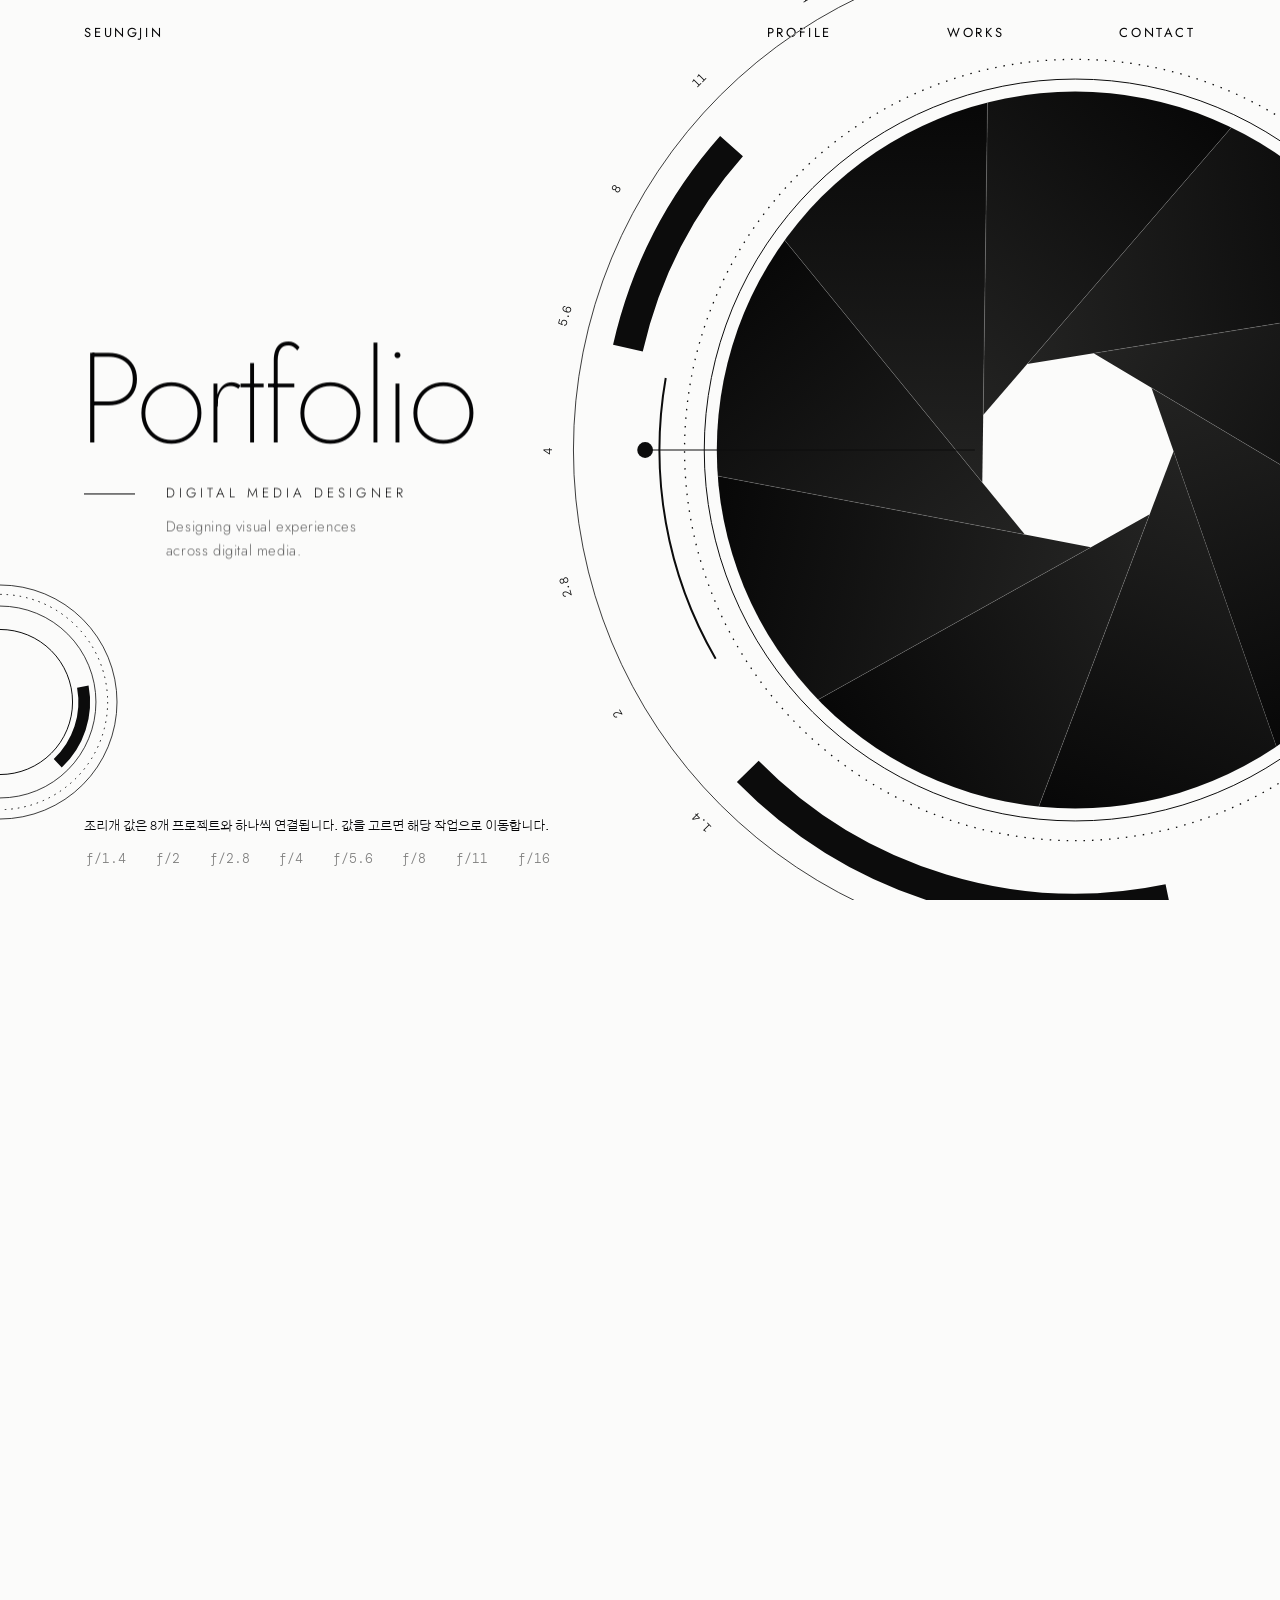
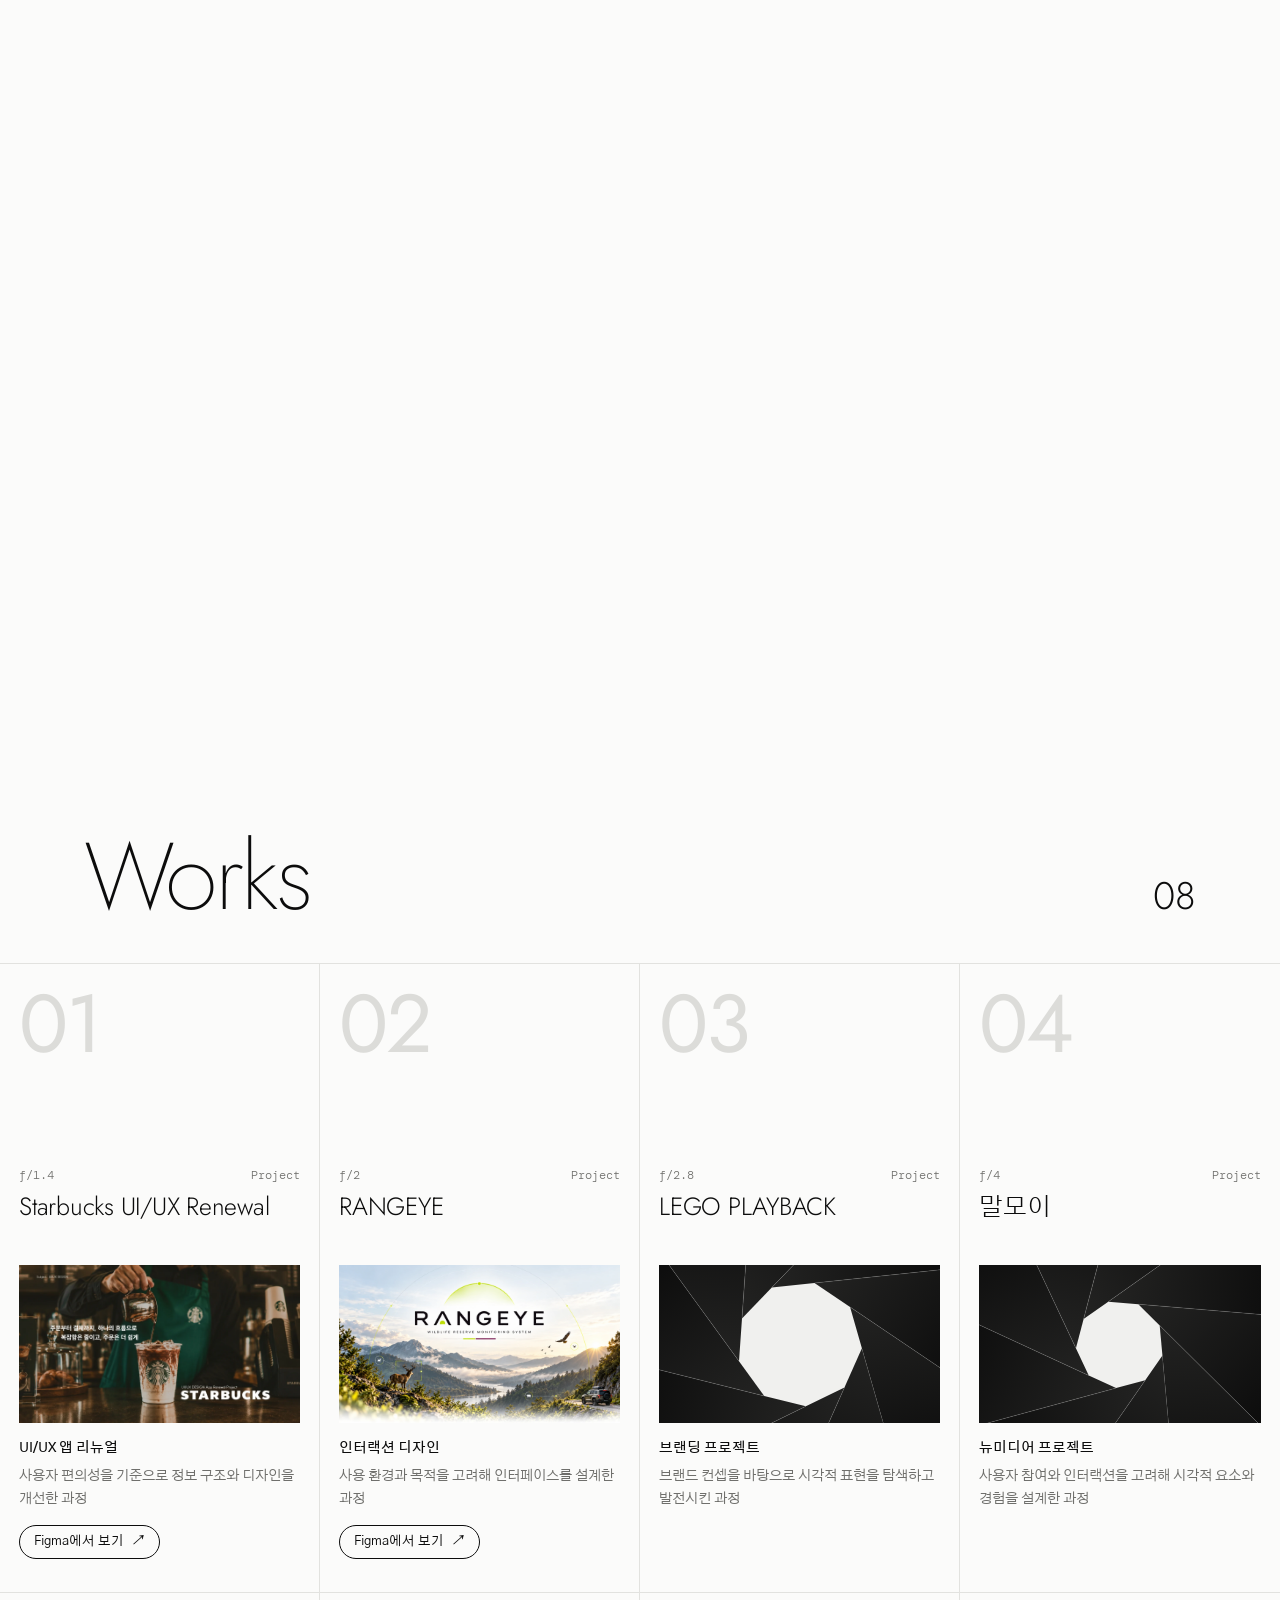
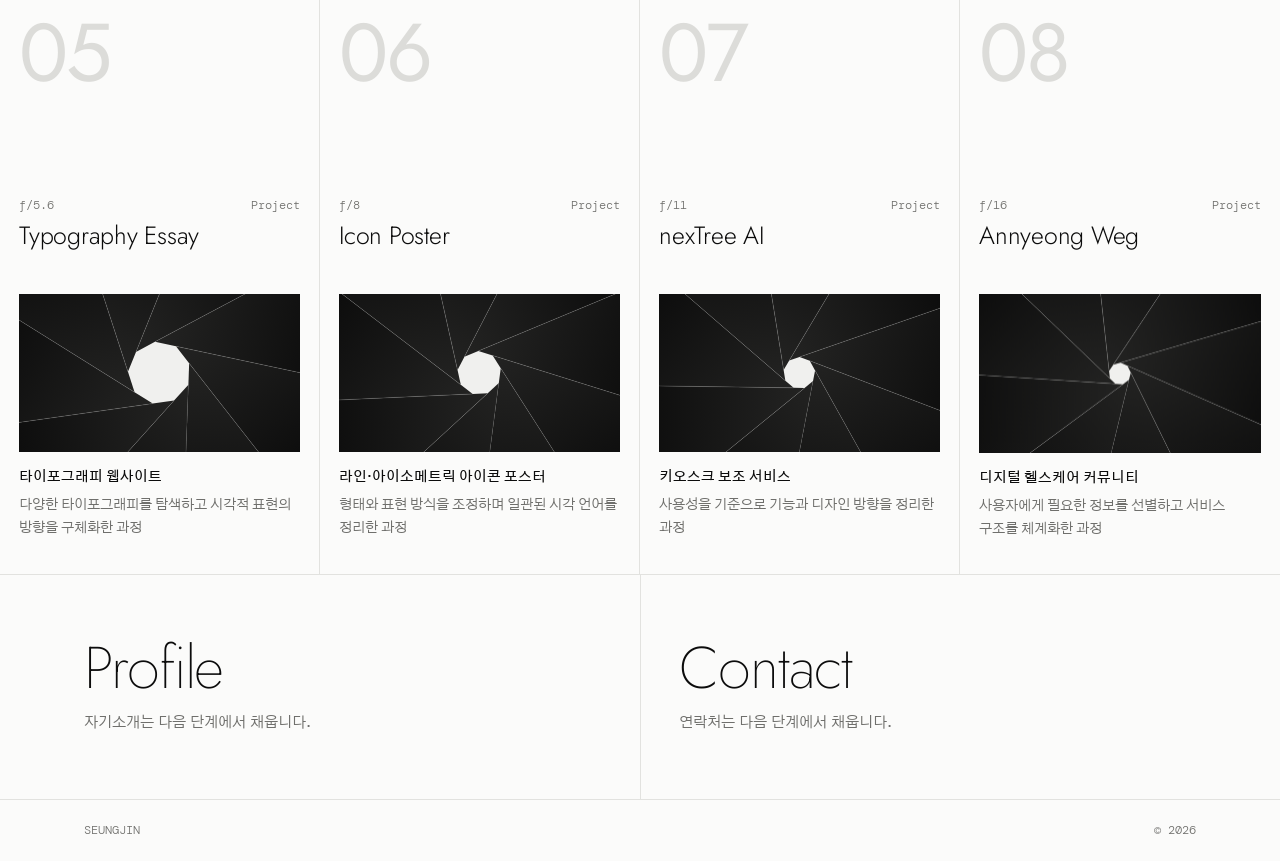
==== index.html @ 5fb12401 "Add portfolio site Co-Authored-By: Claude Opus 5.5 <noreply@anthropic.com> Claude-Session: https://c" ====
<!doctype html>
<html lang="ko">
<head>
<meta charset="utf-8">
<meta name="viewport" content="width=device-width,initial-scale=1,viewport-fit=cover">
<title>SEUNGJIN Portfolio</title>
<meta name="claude:viewport-fit-sides" content="cover">
<link rel="preconnect" href="https://fonts.googleapis.com">
<link rel="stylesheet" href="https://fonts.googleapis.com/css2?family=Jost:wght@200;300;400&family=Gothic+A1:wght@300;400;500&family=DM+Mono:wght@300;400&display=swap">
<style>
/* Layout: 조리개가 열리며 작업 그리드로 들어가는 원스크롤. 그리드는 헤어라인으로 나눈 4단 */
:root{
  color-scheme:light;
  --paper:#fbfbfa; --ink:#0c0c0c; --mid:#6f6f6c; --faint:#dcdcd9; --line:#e2e2df; --slot:#f0f0ee;
  --display:"Jost","Avenir Next","Century Gothic","Gothic A1",sans-serif;
  --body:"Gothic A1","Apple SD Gothic Neo","Malgun Gothic","Noto Sans KR",sans-serif;
  --mono:"DM Mono","SFMono-Regular",Consolas,monospace;
  --gut:max(clamp(16px,6.6vw,96px),env(safe-area-inset-left,0px));
  --gutr:max(clamp(16px,6.6vw,96px),env(safe-area-inset-right,0px));
}
*{box-sizing:border-box}
html{background:var(--paper)}
body{margin:0;background:var(--paper);color:var(--ink);font:400 15px/1.7 var(--body);word-break:keep-all;overflow-x:clip}
h1,h2,h3,p{margin:0}
a{color:inherit;text-decoration:none}
button{font:inherit;color:inherit;background:none;border:0;padding:0;cursor:pointer}
:focus-visible{outline:1.5px solid currentColor;outline-offset:4px}

/* 내비: 조리개 위를 지날 때 반전 */
.nav{position:fixed;z-index:20;top:0;left:0;right:0;display:grid;grid-template-columns:1fr repeat(3,auto);gap:clamp(18px,9vw,150px);padding-top:calc(env(safe-area-inset-top,0px) + 26px);padding-bottom:14px;padding-left:var(--gut);padding-right:var(--gutr);color:#fff;mix-blend-mode:difference;font:400 13px/1 var(--display);letter-spacing:.2em;pointer-events:none}
.nav a{pointer-events:auto}
.nav a:hover{text-decoration:underline;text-underline-offset:6px}

/* 인트로 */
.pin{height:260vh;position:relative}
.hero{position:sticky;top:0;height:100vh;height:100svh;min-height:520px;overflow:hidden;background:var(--paper);isolation:isolate}
#iris{position:absolute;inset:0;width:100%;height:100%;z-index:1}
.reveal{position:absolute;inset:0;display:grid;place-items:center;text-align:center;opacity:0;z-index:0}
.reveal b{font:200 clamp(64px,13vw,200px)/1 var(--display);letter-spacing:-.03em}
.copy{position:absolute;z-index:2;left:var(--gut);top:50%;transform:translateY(-50%);color:#fff;mix-blend-mode:difference;will-change:opacity,transform}
h1{font:200 clamp(72px,10vw,164px)/.95 var(--display);letter-spacing:-.025em;margin-left:-.04em}
.role{display:grid;grid-template-columns:clamp(30px,4vw,56px) auto;gap:clamp(14px,2.4vw,36px);align-items:center;margin-top:clamp(18px,2vw,28px);font:300 clamp(12px,1.05vw,15px)/1.4 var(--display);letter-spacing:.3em}
.role i{display:block;height:1px;background:currentColor}
.tag{margin:12px 0 0 calc(clamp(30px,4vw,56px) + clamp(14px,2.4vw,36px));font:300 clamp(14px,1.15vw,17px)/1.6 var(--display);letter-spacing:.04em;opacity:.62}

.stops{position:absolute;z-index:3;left:var(--gut);right:var(--gutr);bottom:calc(env(safe-area-inset-bottom,0px) + 26px);display:flex;flex-wrap:wrap;align-items:baseline;gap:8px clamp(12px,2vw,28px);color:#fff;mix-blend-mode:difference;font:300 13px/1.4 var(--mono)}
.stops button{padding:6px 2px;opacity:.5;transition:opacity .2s}
.stops button:hover,.stops button:focus-visible,.stops button.on{opacity:1}
.read{flex:1 1 100%;min-height:1.4em;font-family:var(--body);font-size:13px}

/* 작업 그리드 */
.works{padding-block:clamp(56px,7vw,110px) 0}
.works-head{display:flex;justify-content:space-between;align-items:baseline;gap:20px;padding-left:var(--gut);padding-right:var(--gutr);padding-bottom:clamp(24px,3vw,44px)}
.works-head h2{font:200 clamp(52px,7.4vw,118px)/1 var(--display);letter-spacing:-.025em}
.works-head span{font:300 clamp(24px,3vw,46px)/1 var(--display)}
.grid{display:grid;grid-template-columns:repeat(4,minmax(0,1fr));border-top:1px solid var(--line)}
.card{position:relative;display:flex;flex-direction:column;min-width:0;padding:clamp(14px,1.5vw,22px) clamp(14px,1.5vw,22px) clamp(24px,2.6vw,38px);border-right:1px solid var(--line);border-bottom:1px solid var(--line);outline-offset:-4px}
.card:nth-child(4n){border-right:0}
.num{font:400 clamp(60px,6.4vw,104px)/1 var(--display);letter-spacing:-.03em;color:var(--faint);transition:color .3s}
.card:hover .num,.card:focus-within .num{color:var(--ink)}
.fstop{display:flex;justify-content:space-between;gap:10px;margin-top:clamp(56px,8vw,128px);font:300 12px/1.4 var(--mono);color:var(--mid)}
.card h3{font:300 clamp(23px,1.95vw,30px)/1.18 var(--display);letter-spacing:-.01em;margin-top:8px;min-height:2.36em;font-family:var(--display),var(--body)}
.slot{position:relative;aspect-ratio:16/9;background:var(--slot);overflow:hidden;margin-top:14px;display:grid;place-items:center;color:var(--mid);font-size:12px}
.slot img{position:absolute;inset:0;width:100%;height:100%;object-fit:cover;transition:transform .6s cubic-bezier(.2,.8,.2,1)}
.card:hover .slot img{transform:scale(1.035)}
.slot canvas{position:absolute;inset:0;width:100%;height:100%}
.slot span{opacity:0;transition:opacity .25s}
.card:hover .slot span,.card:focus-within .slot span{opacity:1}
.kind{margin-top:14px;font-weight:500;font-size:14px}
.desc{margin-top:4px;color:var(--mid);font-size:14px;line-height:1.65}

.open::after{content:"";position:absolute;inset:0}
.open:focus-visible{outline:0}.open:focus-visible::after{outline:1.5px solid var(--ink);outline-offset:-5px}
.fig{position:relative;z-index:1;align-self:flex-start;display:inline-flex;gap:8px;margin-top:14px;padding:7px 14px;border:1px solid var(--ink);border-radius:99px;font-size:13px;line-height:1.4;transition:background .2s,color .2s}
.fig:hover{background:var(--ink);color:var(--paper)}

/* 2뎁스 상세 */
.det{padding-top:calc(env(safe-area-inset-top,0px) + 76px)}
.det-top{display:grid;grid-template-columns:repeat(4,minmax(0,1fr));border-block:1px solid var(--line)}
.det-side{padding:clamp(14px,1.5vw,22px);border-right:1px solid var(--line);display:flex;flex-direction:column;justify-content:space-between;gap:28px;min-width:0}
.det-side .num{color:var(--ink)}
.det-side a,.det-side span{font:300 13px/1.4 var(--mono);color:var(--mid)}
.det-side a:hover{color:var(--ink)}
.det-main{grid-column:span 3;padding:clamp(14px,1.5vw,22px) var(--gutr) clamp(28px,3.4vw,52px) clamp(14px,1.5vw,22px);min-width:0}
.det-main h1{font-size:clamp(46px,7.2vw,118px);line-height:1.04;margin:0;letter-spacing:-.025em}
.det-main .kind{margin-top:clamp(22px,3vw,44px);font-size:16px}
.det-main .desc{font-size:16px;max-width:52ch}
.det-main .fig{font-size:15px;padding:10px 20px;margin-top:22px}
.det-stage{position:relative;height:clamp(320px,58vw,820px);background:var(--slot);display:grid;place-items:center;color:var(--mid);font-size:14px;overflow:hidden}
.det-stage canvas,.det-stage img{position:absolute;inset:0;width:100%;height:100%;object-fit:cover}
.det-long{position:relative;background:var(--slot)}
.det-long img{display:block;width:100%;height:auto}
.det-long canvas{position:absolute;top:0;left:0;width:100%;height:min(100vh,56.25vw)}
.det-nav{display:grid;grid-template-columns:repeat(2,minmax(0,1fr));border-bottom:1px solid var(--line)}
.det-nav a{min-width:0;padding:clamp(18px,2.4vw,36px) clamp(14px,1.5vw,22px);font:300 clamp(20px,2.4vw,36px)/1.2 var(--display);transition:background .2s}
.det-nav a:hover{background:var(--slot)}
.det-nav a+a{border-left:1px solid var(--line);text-align:right}
.det-nav small{display:block;margin-bottom:8px;font:300 12px/1.4 var(--mono);color:var(--mid)}
@media (max-width:640px){.det-top{grid-template-columns:minmax(0,1fr)}.det-side{border-right:0;border-bottom:1px solid var(--line);flex-direction:row;align-items:flex-end}.det-main{grid-column:auto;padding-left:var(--gut)}}

/* 다음 단계 섹션 */
.rest{display:grid;grid-template-columns:repeat(2,minmax(0,1fr))}
.rest>section{min-width:0;padding-block:clamp(36px,5vw,72px);padding-left:var(--gut);padding-right:var(--gutr);border-bottom:1px solid var(--line);scroll-margin-top:60px}
.rest>section+section{border-left:1px solid var(--line);padding-left:clamp(14px,3vw,44px)}
.rest h2{font:200 clamp(38px,4.6vw,72px)/1 var(--display);letter-spacing:-.02em}
.rest p{margin-top:12px;color:var(--mid)}
footer{display:flex;justify-content:space-between;gap:16px;padding-block:22px;padding-left:var(--gut);padding-right:var(--gutr);font:300 12px/1.4 var(--mono);color:var(--mid)}

@media (max-width:1040px){
  .grid{grid-template-columns:repeat(2,minmax(0,1fr))}
  .card:nth-child(4n){border-right:1px solid var(--line)}
  .card:nth-child(2n){border-right:0}
}
@media (max-width:640px){
  .nav{grid-template-columns:1fr repeat(3,auto);gap:12px;font-size:10px;letter-spacing:.12em}
  .copy{top:auto;bottom:150px;transform:none}
  .stops{display:grid;grid-template-columns:repeat(4,auto);justify-content:space-between}
  .read{grid-column:1/-1;min-height:2.8em}
  .rest{grid-template-columns:minmax(0,1fr)}
  .rest>section+section{border-left:0;padding-left:var(--gut)}
  .tag{margin-left:0}
  .fstop{margin-top:44px}
  .card h3{min-height:0}
}
@media (max-width:460px){
  .grid{grid-template-columns:minmax(0,1fr)}
  .card{border-right:0!important}
}
</style>

<nav class="nav" aria-label="주요 메뉴">
  <a href="#top">SEUNGJIN</a><a href="#profile">PROFILE</a><a href="#works">WORKS</a><a href="#contact">CONTACT</a>
</nav>

<main id="top">
  <div class="pin" id="pin">
    <section class="hero" aria-label="인트로">
      <div class="reveal" id="reveal" aria-hidden="true"><b>Works</b></div>
      <canvas id="iris" aria-hidden="true"></canvas>
      <div class="copy" id="copy">
        <h1>Portfolio</h1>
        <div class="role"><i></i><span>DIGITAL MEDIA DESIGNER</span></div>
        <p class="tag">Designing visual experiences<br>across digital media.</p>
      </div>
      <div class="stops" id="stops" role="group" aria-label="조리개 값별 프로젝트"><div class="read" id="read" aria-live="polite"></div></div>
    </section>
  </div>

  <section class="works" id="works">
    <div class="works-head"><h2>Works</h2><span>08</span></div>
    <div class="grid" id="grid"></div>
  </section>

  <div class="rest">
    <section id="profile"><h2>Profile</h2><p>자기소개는 다음 단계에서 채웁니다.</p></section>
    <section id="contact"><h2>Contact</h2><p>연락처는 다음 단계에서 채웁니다.</p></section>
  </div>
</main>
<section class="det" id="detail" hidden></section>
<footer><span>SEUNGJIN</span><span>© 2026</span></footer>

<script>
(function(){
/* img에 이미지 경로를 넣으면 조리개가 열릴 때 썸네일이 보입니다 */
const P=[
 {n:'Starbucks UI/UX Renewal',k:'UI/UX 앱 리뉴얼',d:'사용자 편의성을 기준으로 정보 구조와 디자인을 개선한 과정',f:1.4,img:'a/starbucks-thumb.webp',detail:Array.from({length:12},(_,k)=>`a/starbucks-${String(k+1).padStart(2,'0')}.webp`),link:'https://www.figma.com/design/4Fve1nJj3tCPYnxoaG8yBX/UI-UX-Design?node-id=361-5874&t=iTOTZvbuEux7PH4o-1'},
 {n:'RANGEYE',k:'인터랙션 디자인',d:'사용 환경과 목적을 고려해 인터페이스를 설계한 과정',f:2,img:'a/rangeye.webp',link:'https://www.figma.com/design/iXpC3Rr4YiVuh3e7ncasmg/%EC%9D%B8%ED%84%B0%EB%A0%89%EC%85%98-%EB%94%94%EC%9E%90%EC%9D%B8-%EB%B3%B4%EB%93%9C?node-id=681-6710&t=POTXJ8hOKh0I3kk1-1'},
 {n:'LEGO PLAYBACK',k:'브랜딩 프로젝트',d:'브랜드 컨셉을 바탕으로 시각적 표현을 탐색하고 발전시킨 과정',f:2.8,img:''},
 {n:'말모이',k:'뉴미디어 프로젝트',d:'사용자 참여와 인터랙션을 고려해 시각적 요소와 경험을 설계한 과정',f:4,img:''},
 {n:'Typography Essay',k:'타이포그래피 웹사이트',d:'다양한 타이포그래피를 탐색하고 시각적 표현의 방향을 구체화한 과정',f:5.6,img:''},
 {n:'Icon Poster',k:'라인·아이소메트릭 아이콘 포스터',d:'형태와 표현 방식을 조정하며 일관된 시각 언어를 정리한 과정',f:8,img:''},
 {n:'nexTree AI',k:'키오스크 보조 서비스',d:'사용성을 기준으로 기능과 디자인 방향을 정리한 과정',f:11,img:''},
 {n:'Annyeong Weg',k:'디지털 헬스케어 커뮤니티',d:'사용자에게 필요한 정보를 선별하고 서비스 구조를 체계화한 과정',f:16,img:''}];
const $=s=>document.querySelector(s),calm=matchMedia('(prefers-reduced-motion:reduce)').matches;
const TAU=Math.PI*2,lerp=(a,b,t)=>a+(b-a)*t;
const ratio=f=>Math.min(.86,1/f*1.1);   /* 구경은 f값에 반비례 */

/* 조리개 날: 다각형 변을 접선으로 연장한 쐐기 9장 */
function blades(c,x,y,R,r,rot,n=9){
  if(!(R>0))return;
  const V=[];for(let i=0;i<n;i++){const a=rot+TAU*i/n;V.push([x+r*Math.cos(a),y+r*Math.sin(a)])}
  c.save();c.beginPath();c.arc(x,y,R,0,TAU);c.clip();
  const far=R*4+r*4;
  const ray=i=>{const A=V[i%n],B=V[(i+1)%n],L=Math.hypot(B[0]-A[0],B[1]-A[1])||1;return[B[0]+(B[0]-A[0])/L*far,B[1]+(B[1]-A[1])/L*far]};
  for(let i=0;i<n;i++){
    const A=V[(i+1)%n],B=V[(i+2)%n],F1=ray(i),F2=ray(i+1);
    const g=c.createLinearGradient(A[0],A[1],lerp(A[0],F2[0],R/far),lerp(A[1],F2[1],R/far));
    g.addColorStop(0,'#232322');g.addColorStop(1,'#080808');
    c.fillStyle=g;c.beginPath();c.moveTo(A[0],A[1]);c.lineTo(B[0],B[1]);c.lineTo(F2[0],F2[1]);c.lineTo(F1[0],F1[1]);c.closePath();c.fill();
    c.strokeStyle='rgba(255,255,255,.2)';c.lineWidth=Math.max(.6,R/500);c.beginPath();c.moveTo(A[0],A[1]);c.lineTo(F1[0],F1[1]);c.stroke();
  }
  c.restore();
}
function rings(c,x,y,R,rot,fade){
  if(fade<=.01)return;c.save();c.globalAlpha=fade;c.strokeStyle=c.fillStyle='#0c0c0c';c.lineCap='butt';
  const circ=(k,w,d)=>{c.lineWidth=w;c.setLineDash(d||[]);c.beginPath();c.arc(x,y,R*k,0,TAU);c.stroke();c.setLineDash([])};
  circ(1.035,1);circ(1.09,1.3,[1.5,7]);
  const arc=(k,w,a,b)=>{c.lineWidth=w;c.beginPath();c.arc(x,y,R*k,rot+a,rot+b);c.stroke()};
  arc(1.28,R*.085,2.05,3.05);arc(1.28,R*.085,4.05,4.55);arc(1.16,2,3.3,4);circ(1.4,.8);
  /* f값 눈금 */
  const F=['1.4','2','2.8','4','5.6','8','11','16'];
  c.font=`300 ${Math.max(10,R*.034)}px "DM Mono",monospace`;c.textAlign='center';c.textBaseline='middle';
  F.forEach((t,i)=>{const a=rot*-.6+Math.PI*.62+i*.26,px=x+Math.cos(a)*R*1.47,py=y+Math.sin(a)*R*1.47;
    c.save();c.translate(px,py);c.rotate(a+Math.PI/2);c.fillText(t,0,0);c.restore()});
  c.restore();
}
function small(c,x,y,R,rot,fade){
  if(fade<=.01)return;c.save();c.globalAlpha=fade;c.strokeStyle='#0c0c0c';
  [[1,.8],[.82,.8],[.62,1]].forEach(([k,w])=>{c.lineWidth=w;c.beginPath();c.arc(x,y,R*k,0,TAU);c.stroke()});
  c.setLineDash([1.5,5]);c.beginPath();c.arc(x,y,R*.92,0,TAU);c.stroke();c.setLineDash([]);
  c.lineWidth=R*.1;c.beginPath();c.arc(x,y,R*.72,rot+.5,rot+1.5);c.stroke();c.restore();
}

/* 히어로 */
const cv=$('#iris'),ctx=cv.getContext('2d'),hero=cv.parentElement,pin=$('#pin'),copy=$('#copy'),rev=$('#reveal'),stops=$('#stops'),read=$('#read');
let W=0,H=0,DPR=1,cur=calm?ratio(4):.02,want=ratio(4),scrollP=0,raf=0;
function size(){const r=hero.getBoundingClientRect();W=r.width;H=r.height;DPR=Math.min(devicePixelRatio||1,2);cv.width=W*DPR;cv.height=H*DPR;kick()}
function frame(){raf=0;
  cur+=(want-cur)*(calm?1:.09);
  const p=scrollP,e=p*p*(3-2*p),m=W<=640;
  const R0=m?W*.56:Math.min(H*.47,W*.28),cx0=m?W*.72:W*.84,cy0=m?H*.24:H*.5;
  const diag=Math.hypot(W,H),holeEnd=diag*.72/.9;
  const hole0=R0*cur,hole=lerp(hole0,holeEnd,e*e),R=Math.max(lerp(R0,holeEnd*1.2,e*e),hole/.86);
  const cx=lerp(cx0,W/2,e),cy=lerp(cy0,H/2,e),rot=cur*-1.4-.3+e*2.2;
  ctx.setTransform(DPR,0,0,DPR,0,0);ctx.clearRect(0,0,W,H);
  const k=Math.max(0,1-p*2.6);
  small(ctx,0,H*.78,Math.min(W,H)*.13,rot,m?0:k);
  rings(ctx,cx,cy,R,rot,k);
  blades(ctx,cx,cy,R,hole,rot);
  if(k>0){ctx.save();ctx.globalAlpha=k;ctx.strokeStyle=ctx.fillStyle='#0c0c0c';ctx.lineWidth=1;const lx=cx-R*1.2;ctx.beginPath();ctx.moveTo(lx,cy);ctx.lineTo(cx-hole-2,cy);ctx.stroke();ctx.beginPath();ctx.arc(lx,cy,Math.max(5,R*.022),0,TAU);ctx.fill();ctx.restore()}
  const t=Math.max(0,1-p*2.4);copy.style.opacity=t;stops.style.opacity=Math.max(0,1-p*4);stops.style.pointerEvents=p>.2?'none':'';
  rev.style.opacity=Math.min(1,Math.max(0,(p-.35)*3));
  if(Math.abs(want-cur)>.001)kick();
}
function kick(){if(!raf)raf=requestAnimationFrame(frame)}
function onScroll(){const r=pin.getBoundingClientRect(),d=pin.offsetHeight-hero.offsetHeight;scrollP=d>0?Math.min(1,Math.max(0,-r.top/d)):0;kick()}
if(calm)pin.style.height='auto';
addEventListener('scroll',onScroll,{passive:true});addEventListener('resize',()=>{size();onScroll()});
if(window.ResizeObserver)new ResizeObserver(size).observe(hero);

const DEF='조리개 값은 8개 프로젝트와 하나씩 연결됩니다. 값을 고르면 해당 작업으로 이동합니다.';read.textContent=DEF;
P.forEach((x,i)=>{const b=document.createElement('button');b.textContent='f/'+x.f;b.setAttribute('aria-label',`f/${x.f} ${x.n}`);
  const on=()=>{want=ratio(x.f);read.textContent=`${x.n} · ${x.k}`;[...stops.querySelectorAll('button')].forEach(o=>o.classList.toggle('on',o===b));kick()};
  const off=()=>{want=ratio(4);read.textContent=DEF;b.classList.remove('on');kick()};
  b.onmouseenter=on;b.onfocus=on;b.onmouseleave=off;b.onblur=off;
  b.onclick=()=>$('#w'+i).scrollIntoView({behavior:calm?'auto':'smooth',block:'center'});stops.append(b)});

/* 작업 카드 */
const grid=$('#grid');
P.forEach((x,i)=>{const a=document.createElement('article');a.className='card';a.id='w'+i;
  a.innerHTML=`<div class="num">${String(i+1).padStart(2,'0')}</div>
  <div class="fstop"><span>f/${x.f}</span><span>Project</span></div>
  <h3><a class="open" href="#work-${i+1}">${x.n}</a></h3>
  <div class="slot">${x.img?`<img src="${x.img}" alt="${x.n} 대표 이미지" loading="lazy">`:'<span>이미지 준비 중</span>'}<canvas aria-hidden="true"></canvas></div>
  <p class="kind">${x.k}</p><p class="desc">${x.d}</p>${x.link?`<a class="fig" href="${x.link}" target="_blank" rel="noopener">Figma에서 보기 <span>↗</span></a>`:''}`;
  grid.append(a);
  const c=a.querySelector('canvas'),g=c.getContext('2d');const rest=x.img?1.5:ratio(x.f);let v=rest,t=rest,run=0;
  const draw=()=>{run=0;const r=c.getBoundingClientRect();if(!r.width)return;const d=Math.min(devicePixelRatio||1,2);
    if(c.width!==Math.round(r.width*d)){c.width=Math.round(r.width*d);c.height=Math.round(r.height*d)}
    v+=(t-v)*(calm?1:.14);g.setTransform(d,0,0,d,0,0);g.clearRect(0,0,r.width,r.height);
    const R=Math.hypot(r.width,r.height)*.62,full=t>1,hole=v*R*.8;
    blades(g,r.width/2,r.height/2,Math.max(R,hole*1.2),hole,-v*1.6,9);
    if(Math.abs(t-v)>.004&&!run)run=requestAnimationFrame(draw)};
  const go=o=>{if(x.img){if(!o||calm)return;v=.2;t=1.5}else t=o?1.5:ratio(x.f);if(!run)run=requestAnimationFrame(draw)};
  a.onmouseenter=()=>go(1);a.onmouseleave=()=>go(0);a.addEventListener('focusin',()=>go(1));a.addEventListener('focusout',()=>go(0));
  if(window.ResizeObserver)new ResizeObserver(()=>{if(!run)run=requestAnimationFrame(draw)}).observe(c);else draw();
});

/* 앵커 이동 */
const main=$('main'),det=$('#detail');let last=null,stageRun=0;
function showDetail(i){const x=P[i],pre=P[(i+7)%8],nx=P[(i+1)%8];last=i;
  det.innerHTML=`<div class="det-top"><div class="det-side"><div class="num">${String(i+1).padStart(2,'0')}</div><div style="display:flex;flex-direction:column;gap:6px"><span>f/${x.f}</span><a href="#works">← Works</a></div></div>
  <div class="det-main"><h1>${x.n}</h1><p class="kind">${x.k}</p><p class="desc">${x.d}</p>${x.link?`<a class="fig" href="${x.link}" target="_blank" rel="noopener">Figma에서 보기 <span>↗</span></a>`:''}</div></div>
  ${x.detail?`<div class="det-long" id="stage">${x.detail.map((u,k)=>`<img src="${u}" alt="${k?'':x.n+' 상세 디자인'}" ${k>1?'loading="lazy"':''}>`).join('')}<canvas aria-hidden="true"></canvas></div>`:`<div class="det-stage" id="stage"${x.img?' style="height:auto;aspect-ratio:1546/864"':''}>${x.img?`<img src="${x.img}" alt="${x.n} 대표 이미지">`:'<span>이미지 준비 중</span>'}<canvas aria-hidden="true"></canvas></div>`}
  <div class="det-nav"><a href="#work-${(i+7)%8+1}"><small>Previous</small>${pre.n}</a><a href="#work-${(i+1)%8+1}"><small>Next</small>${nx.n}</a></div>`;
  const st=$('#stage'),c=st.querySelector('canvas'),g=c.getContext('2d');let v=calm?ratio(x.f):.02,t=x.img?1.6:ratio(x.f);if(x.img&&calm){c.remove();return}
  const draw=()=>{stageRun=0;const r=c.getBoundingClientRect(),d=Math.min(devicePixelRatio||1,2);c.width=r.width*d;c.height=r.height*d;v+=(t-v)*(calm?1:.08);g.setTransform(d,0,0,d,0,0);
    const R=Math.hypot(r.width,r.height)*.62,hole=v*R*.8;blades(g,r.width/2,r.height/2,Math.max(R,hole*1.2),hole,-v*1.6,9);if(Math.abs(t-v)>.003)stageRun=requestAnimationFrame(draw);else if(x.img)c.remove()};
  if(!x.img){st.onmouseenter=()=>{t=1.5;if(!stageRun)draw()};st.onmouseleave=()=>{t=ratio(x.f);if(!stageRun)draw()}}cancelAnimationFrame(stageRun);draw()}
function route(){const h=location.hash,m=/^#work-([1-8])$/.exec(h);
  if(m){main.hidden=true;det.hidden=false;showDetail(+m[1]-1);scrollTo(0,0);return}
  const was=det.hidden;main.hidden=false;det.hidden=true;size();onScroll();
  const id=h.slice(1),el=id&&id!=='top'&&document.getElementById(id);
  if(!was&&id==='works'&&last!==null){$('#w'+last).scrollIntoView({block:'center'})}
  else if(el)el.scrollIntoView({behavior:was&&!calm?'smooth':'auto'});
  else if(id==='top')scrollTo({top:0,behavior:was&&!calm?'smooth':'auto'})}
addEventListener('hashchange',route);
document.querySelectorAll('.nav a').forEach(l=>l.addEventListener('click',e=>{const t=l.getAttribute('href');if(location.hash===t){e.preventDefault();route()}}));
size();onScroll();route();
if(document.fonts&&document.fonts.ready)document.fonts.ready.then(kick);
})();
</script>

</html>
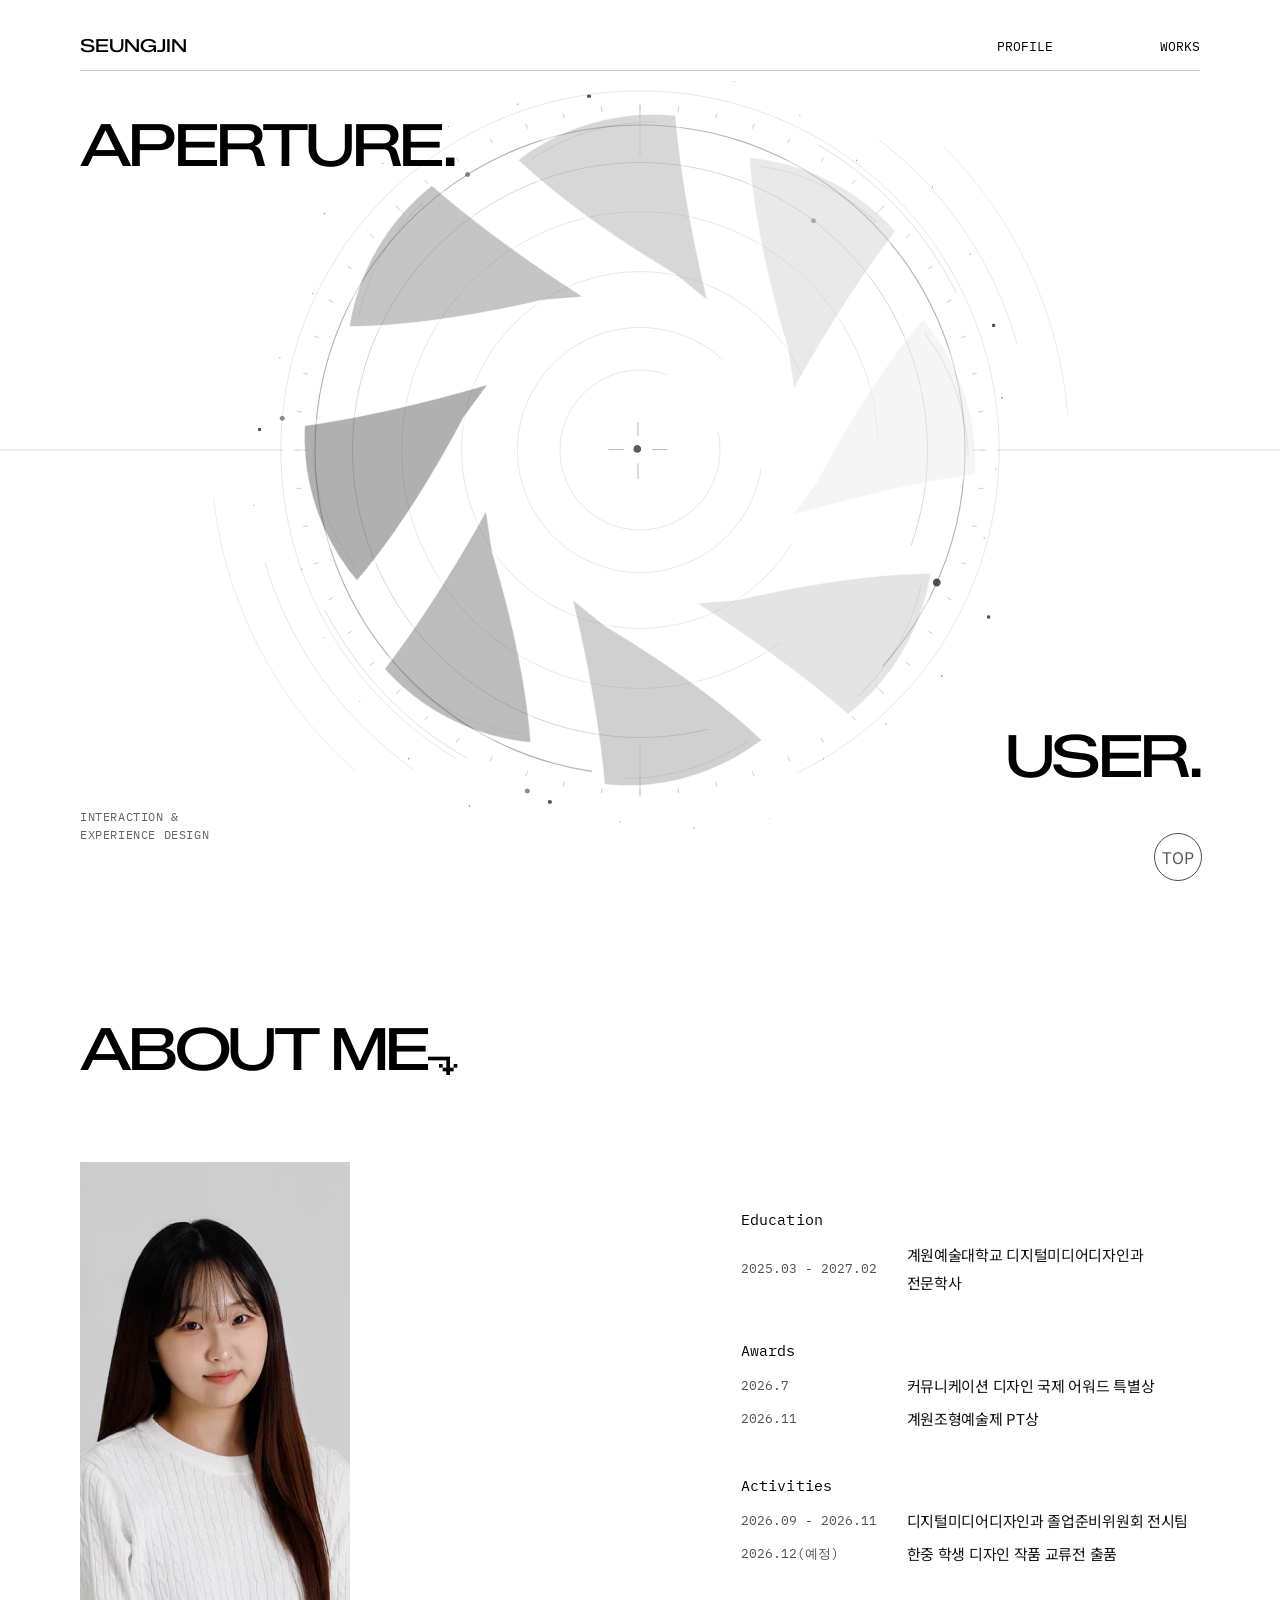
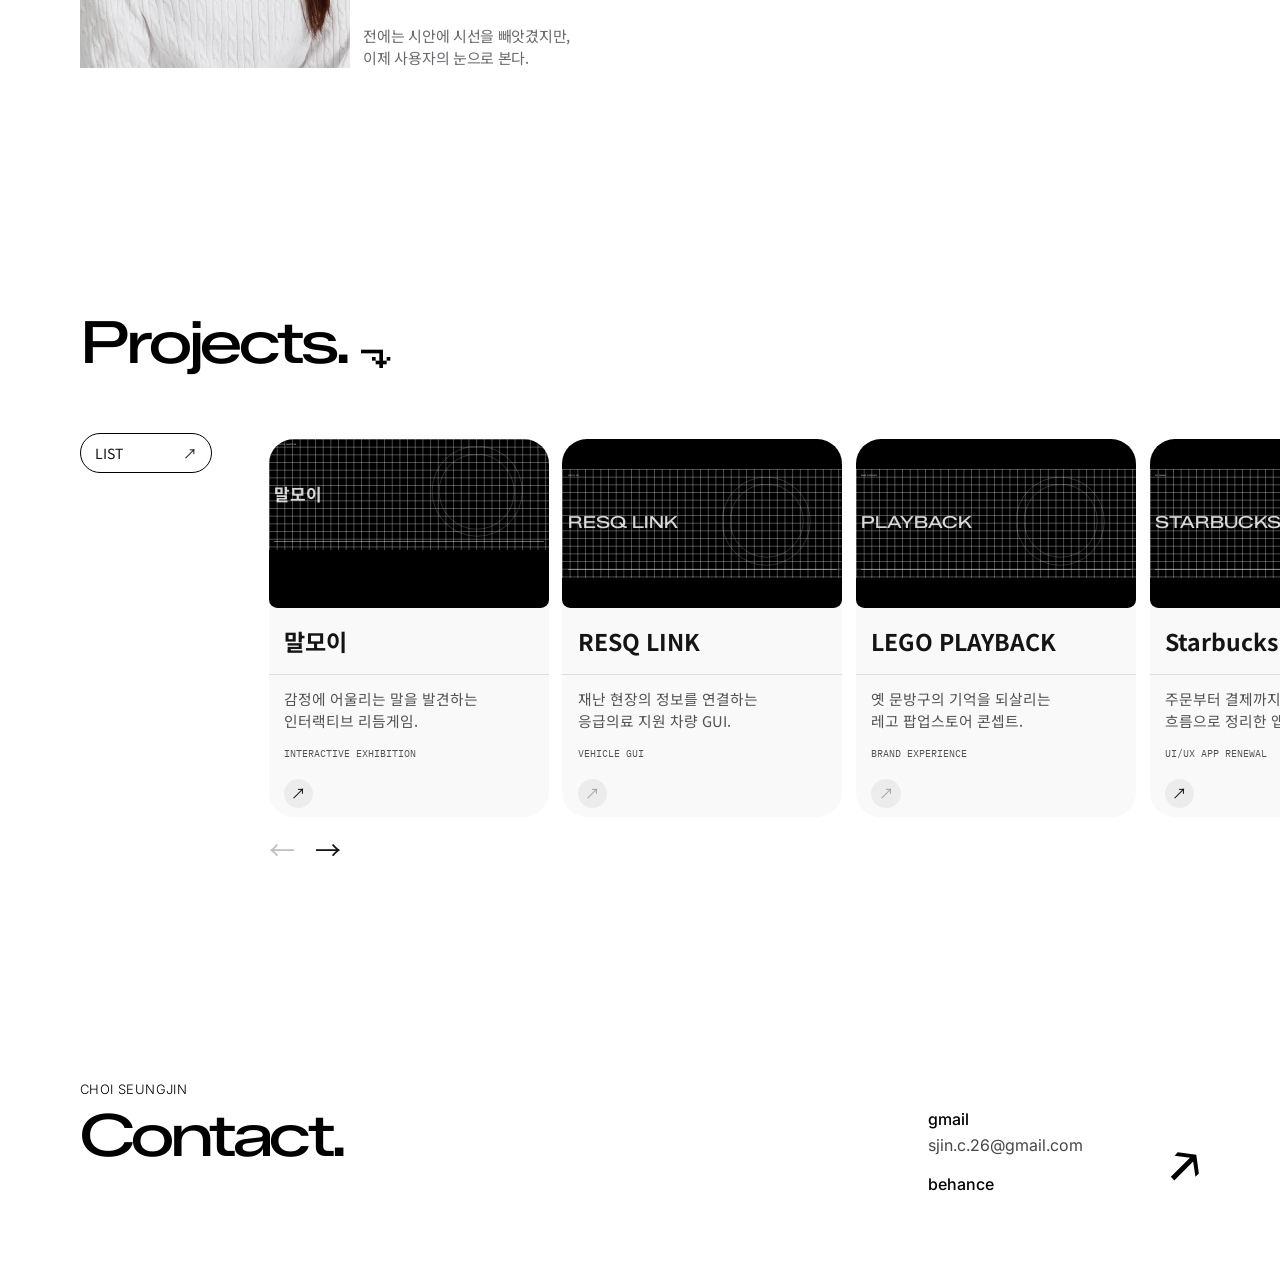
==== commit 594fbe71: "Rebuild portfolio home from Figma and add per-project showcase pages - Home: cover with iris motion " ====
--- a/index.html
+++ b/index.html
@@ -3,292 +3,355 @@
 <head>
 <meta charset="utf-8">
 <meta name="viewport" content="width=device-width,initial-scale=1,viewport-fit=cover">
-<title>SEUNGJIN Portfolio</title>
-<meta name="claude:viewport-fit-sides" content="cover">
+<title>SEUNGJIN — Interaction &amp; Experience Design Portfolio</title>
+<meta name="description" content="최승진의 인터랙션·경험 디자인 포트폴리오. About Me, Projects, Contact.">
+<meta property="og:type" content="website">
+<meta property="og:title" content="SEUNGJIN — Portfolio">
+<meta property="og:description" content="Interaction &amp; Experience Design">
+<meta property="og:url" content="https://seungjinchoi-05.github.io/">
+<link rel="canonical" href="https://seungjinchoi-05.github.io/">
 <link rel="preconnect" href="https://fonts.googleapis.com">
-<link rel="stylesheet" href="https://fonts.googleapis.com/css2?family=Jost:wght@200;300;400&family=Gothic+A1:wght@300;400;500&family=DM+Mono:wght@300;400&display=swap">
+<link rel="preconnect" href="https://fonts.gstatic.com" crossorigin>
+<link rel="stylesheet" href="https://fonts.googleapis.com/css2?family=Zalando+Sans+Expanded:wght@500&family=IBM+Plex+Mono:wght@400&family=Noto+Sans+KR:wght@400;700&family=Inter:wght@300;400;500&display=swap">
+<link rel="stylesheet" href="assets/site.css">
 <style>
-/* Layout: 조리개가 열리며 작업 그리드로 들어가는 원스크롤. 그리드는 헤어라인으로 나눈 4단 */
-:root{
-  color-scheme:light;
-  --paper:#fbfbfa; --ink:#0c0c0c; --mid:#6f6f6c; --faint:#dcdcd9; --line:#e2e2df; --slot:#f0f0ee;
-  --display:"Jost","Avenir Next","Century Gothic","Gothic A1",sans-serif;
-  --body:"Gothic A1","Apple SD Gothic Neo","Malgun Gothic","Noto Sans KR",sans-serif;
-  --mono:"DM Mono","SFMono-Regular",Consolas,monospace;
-  --gut:max(clamp(16px,6.6vw,96px),env(safe-area-inset-left,0px));
-  --gutr:max(clamp(16px,6.6vw,96px),env(safe-area-inset-right,0px));
+html{scroll-behavior:smooth}
+@media (prefers-reduced-motion:reduce){html{scroll-behavior:auto}}
+.title{font:500 max(40px,calc(88 * var(--u)))/1.068 var(--display);letter-spacing:-.06em;white-space:nowrap}
+.title .arrow{font-family:var(--kr);font-weight:400;letter-spacing:0;display:inline-block;transform:translateY(.08em)}
+
+/* ── 표지 (43:1783) ─────────────────────────── */
+.cover{position:relative;height:100vh;height:100svh;min-height:560px;overflow:hidden;background:#fff}
+.field{position:absolute;left:50%;top:50%;width:1920px;height:1080px;transform:translate(-50%,-50%) scale(var(--fs,1));pointer-events:none}
+.field>*{position:absolute}
+.rings{left:0;top:0;width:1920px;height:1080px}
+.blade{left:620px;top:200px;width:680px;height:680px;transform-origin:50% 50%;will-change:transform,opacity}
+.cross{left:-3px;top:-1px;width:1920px;height:1080px;opacity:.7}
+.cross img{position:absolute}
+.particle{border-radius:50%}
+.cover__title{position:absolute;z-index:2;left:var(--pad);top:max(96px,calc(171 * var(--u)))}
+.discipline{position:absolute;z-index:2;left:var(--pad);bottom:max(28px,calc(83 * var(--u)));font:400 max(12px,calc(17 * var(--u)))/1.53 var(--mono);letter-spacing:.05em;color:rgba(0,0,0,.61)}
+.cover__word{position:absolute;z-index:2;right:var(--pad);bottom:max(112px,calc(138 * var(--u)));display:grid;justify-items:end}
+.cover__word span{grid-area:1/1}
+.cover__word .w-lab{opacity:0}
+.top-btn{position:fixed;z-index:40;right:max(16px,calc(117 * var(--u)));bottom:max(16px,calc(29 * var(--u)));width:48px;height:48px;border:1px solid #000;border-radius:50%;background:#fff;display:grid;place-items:center;font:400 16px/1 var(--kr);color:rgba(0,0,0,.92);opacity:.7;transition:opacity .2s}
+.top-btn:hover{opacity:1}
+
+/* ── About Me (75:1383) ─────────────────────── */
+.about{padding:max(104px,calc(171 * var(--u))) var(--pad) max(80px,calc(187 * var(--u)))}
+.about__body{display:grid;grid-template-columns:405fr 586fr 689fr;margin-top:max(40px,calc(122 * var(--u)))}
+.about__photo{width:100%;aspect-ratio:405/506;object-fit:cover;background:#e6e6e6}
+.about__quote{align-self:end;padding-left:calc(20 * var(--u));margin-bottom:calc(-1 * var(--u));font:400 max(15px,calc(20 * var(--u)))/1.45 var(--kr);letter-spacing:-.02em;color:rgba(42,43,48,.7)}
+.cv{margin-top:calc(70 * var(--u))}
+.cv__group+.cv__group{margin-top:max(36px,calc(63 * var(--u)))}
+.cv__label{font:400 max(15px,calc(18 * var(--u)))/1.44 var(--mono);letter-spacing:.01em;margin-bottom:max(10px,calc(16 * var(--u)))}
+.cv__row{display:grid;grid-template-columns:249fr 440fr;align-items:center}
+.cv__row+.cv__row{margin-top:max(4px,calc(7 * var(--u)))}
+.cv__row dt{font:400 max(13px,calc(16 * var(--u)))/1.56 var(--mono);color:rgba(42,43,48,.82)}
+.cv__row dd{font:400 max(15px,calc(18 * var(--u)))/1.89 var(--kr);letter-spacing:-.02em;color:#121212}
+
+/* ── Projects (64:251) ──────────────────────── */
+.projects{padding:max(104px,calc(171 * var(--u))) 0 max(72px,calc(107 * var(--u))) var(--pad);overflow:hidden}
+.projects .title{margin-left:calc(2 * var(--u))}
+.projects__body{display:grid;grid-template-columns:calc(283 * var(--u)) minmax(0,1fr);margin-top:max(32px,calc(90 * var(--u)))}
+.list-btn{display:flex;justify-content:space-between;align-items:center;width:max(132px,calc(180 * var(--u)));height:max(40px,calc(47 * var(--u)));padding:0 max(14px,calc(17 * var(--u)));border:1px solid #000;border-radius:50px;background:#fff;font:400 max(14px,calc(17.333 * var(--u)))/1 var(--kr);color:rgba(0,0,0,.92);transition:background .2s,color .2s}
+.list-btn:hover,.list-btn[aria-pressed="true"]{background:#000;color:#fff}
+.track-wrap{margin-top:calc(8 * var(--u))}
+.track{--cu:calc(max(280px, calc(405 * var(--u))) / 405);display:flex;gap:calc(20 * var(--cu));overflow-x:auto;overscroll-behavior-x:contain;scroll-snap-type:x mandatory;scroll-padding-left:0;padding:0 var(--pad) calc(28 * var(--cu)) 0;margin-bottom:calc(-28 * var(--cu));scrollbar-width:none}
+.track::-webkit-scrollbar{display:none}
+.track.is-list{flex-wrap:wrap;overflow:visible;scroll-snap-type:none}
+.arrows{display:flex;gap:max(20px,calc(22 * var(--u)));margin-top:max(16px,calc(22 * var(--u)))}
+.arrows button{font:400 max(26px,calc(33.333 * var(--u)))/1.2 var(--kr);color:rgba(0,0,0,.92)}
+.arrows button:disabled{color:rgba(0,0,0,.25);cursor:default}
+.track.is-list~.arrows{visibility:hidden}
+
+/* 카드 405×548 · 커버 405×245 */
+.card{flex:none;position:relative;width:calc(405 * var(--cu));height:calc(548 * var(--cu));border-radius:calc(36 * var(--cu));background:#f9f9f9;overflow:hidden;scroll-snap-align:start}
+.card__cover{position:relative;height:calc(245 * var(--cu));border-radius:calc(12 * var(--cu));background:#000;overflow:hidden}
+.ph{position:absolute;left:0;right:0;top:calc(43.78 * var(--cu));height:calc(157.43 * var(--cu));color:rgba(255,255,255,.83);
+  background-image:linear-gradient(to right,rgba(255,255,255,.3) .5px,transparent .5px),linear-gradient(to bottom,rgba(255,255,255,.3) .5px,transparent .5px);
+  background-size:calc(11.113 * var(--cu)) calc(11.113 * var(--cu))}
+.ph--top{top:0;height:calc(160.67 * var(--cu))}
+.ph__c1{left:calc(230.85 * var(--cu));top:calc(11.02 * var(--cu));width:calc(129.09 * var(--cu));height:calc(129.09 * var(--cu))}
+.ph__c2{left:calc(241.87 * var(--cu));top:calc(22.04 * var(--cu));width:calc(107.05 * var(--cu));height:calc(107.05 * var(--cu))}
+.ph img{position:absolute}
+.ph__rule{position:absolute;left:calc(7.41 * var(--cu));top:calc(144.78 * var(--cu));width:calc(390.18 * var(--cu));height:1px;background:currentColor;opacity:.5}
+.ph__tag{position:absolute;left:calc(7.41 * var(--cu));top:calc(6.79 * var(--cu));font:400 calc(3.396 * var(--cu))/normal var(--mono);white-space:nowrap}
+.ph__name{position:absolute;left:calc(7.41 * var(--cu));top:calc(62.97 * var(--cu));font:500 calc(24.078 * var(--cu))/1.3 var(--display);white-space:nowrap}
+.ph__name--kr{font:700 calc(24.573 * var(--cu))/1.3 var(--kr)}
+.card__body{padding:calc(25 * var(--cu)) calc(22 * var(--cu)) 0}
+.card__name{font:700 calc(33.333 * var(--cu))/1.44 var(--kr);color:rgba(0,0,0,.92);white-space:nowrap;overflow:hidden;text-overflow:ellipsis}
+.card__rule{height:1px;background:rgba(0,0,0,.11);margin:calc(22 * var(--cu)) calc(-22 * var(--cu)) 0}
+.card__desc{margin-top:calc(20 * var(--cu));max-width:calc(300 * var(--cu));height:calc(62 * var(--cu));font:400 calc(21.333 * var(--cu))/calc(31 * var(--cu)) var(--kr);color:rgba(0,0,0,.67);overflow:hidden}
+.card__tag{margin-top:calc(23 * var(--cu));font:400 calc(14.667 * var(--cu))/calc(19 * var(--cu)) var(--mono);color:rgba(0,0,0,.67);text-transform:uppercase}
+.card__go{position:absolute;left:calc(22 * var(--cu));top:calc(492 * var(--cu));width:calc(42 * var(--cu));height:calc(42 * var(--cu));border-radius:50%;background:rgba(0,0,0,.05);display:grid;place-items:center;font:400 calc(21.333 * var(--cu))/1 var(--kr);color:rgba(0,0,0,.92);transition:background .2s,color .2s}
+a.card__go:hover{background:#000;color:#fff}
+.card__go[aria-disabled="true"]{color:rgba(0,0,0,.3);cursor:not-allowed}
+.card--malmoi{background:rgba(243,243,243,.5)}
+
+/* ── Contact (75:2372) ──────────────────────── */
+.contact{display:grid;grid-template-columns:1275fr 361fr 44fr;align-items:start;padding:max(80px,calc(216 * var(--u))) var(--pad) max(72px,calc(101 * var(--u)))}
+.contact__name{font:300 max(13px,calc(17 * var(--u)))/1.3 var(--latin);letter-spacing:.03em;margin-bottom:calc(9 * var(--u))}
+.contact__links{margin-top:calc(42 * var(--u));display:flex;flex-direction:column;gap:max(18px,calc(25 * var(--u)));font:400 max(16px,calc(19 * var(--u)))/1.3 var(--latin)}
+.contact__links b{display:block;font-weight:500;margin-bottom:calc(8 * var(--u))}
+.contact__links .mail{color:rgba(0,0,0,.73)}
+.contact__links a:hover{text-decoration:underline;text-underline-offset:4px}
+.contact__links .be{font-weight:500}
+.contact__arrow{margin-top:calc(104 * var(--u));width:max(32px,calc(44 * var(--u)));transition:transform .25s}
+.contact__arrow img{width:100%;height:auto}
+.contact__arrow:hover{transform:translate(3px,-3px)}
+
+/* ── 모바일 ───────────────────────────────── */
+@media (max-width:900px){
+  .about__body{grid-template-columns:1fr;max-width:560px}
+  .about__photo{max-width:320px}
+  .about__quote{padding:20px 0 0}
+  .cv{margin-top:48px}
+  .cv__row{grid-template-columns:132px 1fr;align-items:baseline}
+  .cv__row dd{line-height:1.6}
+  .cv__row dt{white-space:nowrap}
+  .projects__body{grid-template-columns:1fr}
+  .list-btn{margin-bottom:24px}
+  .contact{grid-template-columns:1fr auto}
+  .contact__links{grid-column:1;margin-top:40px}
+  .contact__arrow{grid-column:2;grid-row:2;align-self:end;margin-top:0}
 }
-*{box-sizing:border-box}
-html{background:var(--paper)}
-body{margin:0;background:var(--paper);color:var(--ink);font:400 15px/1.7 var(--body);word-break:keep-all;overflow-x:clip}
-h1,h2,h3,p{margin:0}
-a{color:inherit;text-decoration:none}
-button{font:inherit;color:inherit;background:none;border:0;padding:0;cursor:pointer}
-:focus-visible{outline:1.5px solid currentColor;outline-offset:4px}
-
-/* 내비: 조리개 위를 지날 때 반전 */
-.nav{position:fixed;z-index:20;top:0;left:0;right:0;display:grid;grid-template-columns:1fr repeat(3,auto);gap:clamp(18px,9vw,150px);padding-top:calc(env(safe-area-inset-top,0px) + 26px);padding-bottom:14px;padding-left:var(--gut);padding-right:var(--gutr);color:#fff;mix-blend-mode:difference;font:400 13px/1 var(--display);letter-spacing:.2em;pointer-events:none}
-.nav a{pointer-events:auto}
-.nav a:hover{text-decoration:underline;text-underline-offset:6px}
-
-/* 인트로 */
-.pin{height:260vh;position:relative}
-.hero{position:sticky;top:0;height:100vh;height:100svh;min-height:520px;overflow:hidden;background:var(--paper);isolation:isolate}
-#iris{position:absolute;inset:0;width:100%;height:100%;z-index:1}
-.reveal{position:absolute;inset:0;display:grid;place-items:center;text-align:center;opacity:0;z-index:0}
-.reveal b{font:200 clamp(64px,13vw,200px)/1 var(--display);letter-spacing:-.03em}
-.copy{position:absolute;z-index:2;left:var(--gut);top:50%;transform:translateY(-50%);color:#fff;mix-blend-mode:difference;will-change:opacity,transform}
-h1{font:200 clamp(72px,10vw,164px)/.95 var(--display);letter-spacing:-.025em;margin-left:-.04em}
-.role{display:grid;grid-template-columns:clamp(30px,4vw,56px) auto;gap:clamp(14px,2.4vw,36px);align-items:center;margin-top:clamp(18px,2vw,28px);font:300 clamp(12px,1.05vw,15px)/1.4 var(--display);letter-spacing:.3em}
-.role i{display:block;height:1px;background:currentColor}
-.tag{margin:12px 0 0 calc(clamp(30px,4vw,56px) + clamp(14px,2.4vw,36px));font:300 clamp(14px,1.15vw,17px)/1.6 var(--display);letter-spacing:.04em;opacity:.62}
-
-.stops{position:absolute;z-index:3;left:var(--gut);right:var(--gutr);bottom:calc(env(safe-area-inset-bottom,0px) + 26px);display:flex;flex-wrap:wrap;align-items:baseline;gap:8px clamp(12px,2vw,28px);color:#fff;mix-blend-mode:difference;font:300 13px/1.4 var(--mono)}
-.stops button{padding:6px 2px;opacity:.5;transition:opacity .2s}
-.stops button:hover,.stops button:focus-visible,.stops button.on{opacity:1}
-.read{flex:1 1 100%;min-height:1.4em;font-family:var(--body);font-size:13px}
-
-/* 작업 그리드 */
-.works{padding-block:clamp(56px,7vw,110px) 0}
-.works-head{display:flex;justify-content:space-between;align-items:baseline;gap:20px;padding-left:var(--gut);padding-right:var(--gutr);padding-bottom:clamp(24px,3vw,44px)}
-.works-head h2{font:200 clamp(52px,7.4vw,118px)/1 var(--display);letter-spacing:-.025em}
-.works-head span{font:300 clamp(24px,3vw,46px)/1 var(--display)}
-.grid{display:grid;grid-template-columns:repeat(4,minmax(0,1fr));border-top:1px solid var(--line)}
-.card{position:relative;display:flex;flex-direction:column;min-width:0;padding:clamp(14px,1.5vw,22px) clamp(14px,1.5vw,22px) clamp(24px,2.6vw,38px);border-right:1px solid var(--line);border-bottom:1px solid var(--line);outline-offset:-4px}
-.card:nth-child(4n){border-right:0}
-.num{font:400 clamp(60px,6.4vw,104px)/1 var(--display);letter-spacing:-.03em;color:var(--faint);transition:color .3s}
-.card:hover .num,.card:focus-within .num{color:var(--ink)}
-.fstop{display:flex;justify-content:space-between;gap:10px;margin-top:clamp(56px,8vw,128px);font:300 12px/1.4 var(--mono);color:var(--mid)}
-.card h3{font:300 clamp(23px,1.95vw,30px)/1.18 var(--display);letter-spacing:-.01em;margin-top:8px;min-height:2.36em;font-family:var(--display),var(--body)}
-.slot{position:relative;aspect-ratio:16/9;background:var(--slot);overflow:hidden;margin-top:14px;display:grid;place-items:center;color:var(--mid);font-size:12px}
-.slot img{position:absolute;inset:0;width:100%;height:100%;object-fit:cover;transition:transform .6s cubic-bezier(.2,.8,.2,1)}
-.card:hover .slot img{transform:scale(1.035)}
-.slot canvas{position:absolute;inset:0;width:100%;height:100%}
-.slot span{opacity:0;transition:opacity .25s}
-.card:hover .slot span,.card:focus-within .slot span{opacity:1}
-.kind{margin-top:14px;font-weight:500;font-size:14px}
-.desc{margin-top:4px;color:var(--mid);font-size:14px;line-height:1.65}
-
-.open::after{content:"";position:absolute;inset:0}
-.open:focus-visible{outline:0}.open:focus-visible::after{outline:1.5px solid var(--ink);outline-offset:-5px}
-.fig{position:relative;z-index:1;align-self:flex-start;display:inline-flex;gap:8px;margin-top:14px;padding:7px 14px;border:1px solid var(--ink);border-radius:99px;font-size:13px;line-height:1.4;transition:background .2s,color .2s}
-.fig:hover{background:var(--ink);color:var(--paper)}
-
-/* 2뎁스 상세 */
-.det{padding-top:calc(env(safe-area-inset-top,0px) + 76px)}
-.det-top{display:grid;grid-template-columns:repeat(4,minmax(0,1fr));border-block:1px solid var(--line)}
-.det-side{padding:clamp(14px,1.5vw,22px);border-right:1px solid var(--line);display:flex;flex-direction:column;justify-content:space-between;gap:28px;min-width:0}
-.det-side .num{color:var(--ink)}
-.det-side a,.det-side span{font:300 13px/1.4 var(--mono);color:var(--mid)}
-.det-side a:hover{color:var(--ink)}
-.det-main{grid-column:span 3;padding:clamp(14px,1.5vw,22px) var(--gutr) clamp(28px,3.4vw,52px) clamp(14px,1.5vw,22px);min-width:0}
-.det-main h1{font-size:clamp(46px,7.2vw,118px);line-height:1.04;margin:0;letter-spacing:-.025em}
-.det-main .kind{margin-top:clamp(22px,3vw,44px);font-size:16px}
-.det-main .desc{font-size:16px;max-width:52ch}
-.det-main .fig{font-size:15px;padding:10px 20px;margin-top:22px}
-.det-stage{position:relative;height:clamp(320px,58vw,820px);background:var(--slot);display:grid;place-items:center;color:var(--mid);font-size:14px;overflow:hidden}
-.det-stage canvas,.det-stage img{position:absolute;inset:0;width:100%;height:100%;object-fit:cover}
-.det-long{position:relative;background:var(--slot)}
-.det-long img{display:block;width:100%;height:auto}
-.det-long canvas{position:absolute;top:0;left:0;width:100%;height:min(100vh,56.25vw)}
-.det-nav{display:grid;grid-template-columns:repeat(2,minmax(0,1fr));border-bottom:1px solid var(--line)}
-.det-nav a{min-width:0;padding:clamp(18px,2.4vw,36px) clamp(14px,1.5vw,22px);font:300 clamp(20px,2.4vw,36px)/1.2 var(--display);transition:background .2s}
-.det-nav a:hover{background:var(--slot)}
-.det-nav a+a{border-left:1px solid var(--line);text-align:right}
-.det-nav small{display:block;margin-bottom:8px;font:300 12px/1.4 var(--mono);color:var(--mid)}
-@media (max-width:640px){.det-top{grid-template-columns:minmax(0,1fr)}.det-side{border-right:0;border-bottom:1px solid var(--line);flex-direction:row;align-items:flex-end}.det-main{grid-column:auto;padding-left:var(--gut)}}
-
-/* 다음 단계 섹션 */
-.rest{display:grid;grid-template-columns:repeat(2,minmax(0,1fr))}
-.rest>section{min-width:0;padding-block:clamp(36px,5vw,72px);padding-left:var(--gut);padding-right:var(--gutr);border-bottom:1px solid var(--line);scroll-margin-top:60px}
-.rest>section+section{border-left:1px solid var(--line);padding-left:clamp(14px,3vw,44px)}
-.rest h2{font:200 clamp(38px,4.6vw,72px)/1 var(--display);letter-spacing:-.02em}
-.rest p{margin-top:12px;color:var(--mid)}
-footer{display:flex;justify-content:space-between;gap:16px;padding-block:22px;padding-left:var(--gut);padding-right:var(--gutr);font:300 12px/1.4 var(--mono);color:var(--mid)}
-
-@media (max-width:1040px){
-  .grid{grid-template-columns:repeat(2,minmax(0,1fr))}
-  .card:nth-child(4n){border-right:1px solid var(--line)}
-  .card:nth-child(2n){border-right:0}
-}
-@media (max-width:640px){
-  .nav{grid-template-columns:1fr repeat(3,auto);gap:12px;font-size:10px;letter-spacing:.12em}
-  .copy{top:auto;bottom:150px;transform:none}
-  .stops{display:grid;grid-template-columns:repeat(4,auto);justify-content:space-between}
-  .read{grid-column:1/-1;min-height:2.8em}
-  .rest{grid-template-columns:minmax(0,1fr)}
-  .rest>section+section{border-left:0;padding-left:var(--gut)}
-  .tag{margin-left:0}
-  .fstop{margin-top:44px}
-  .card h3{min-height:0}
-}
-@media (max-width:460px){
-  .grid{grid-template-columns:minmax(0,1fr)}
-  .card{border-right:0!important}
+@media (max-width:560px){
+  .cv__row{grid-template-columns:1fr}
+  .cv__row dd{margin-top:2px}
+  .cv__row+.cv__row{margin-top:14px}
+  .title{font-size:min(40px,10.4vw)}
 }
 </style>
-
-<nav class="nav" aria-label="주요 메뉴">
-  <a href="#top">SEUNGJIN</a><a href="#profile">PROFILE</a><a href="#works">WORKS</a><a href="#contact">CONTACT</a>
-</nav>
-
-<main id="top">
-  <div class="pin" id="pin">
-    <section class="hero" aria-label="인트로">
-      <div class="reveal" id="reveal" aria-hidden="true"><b>Works</b></div>
-      <canvas id="iris" aria-hidden="true"></canvas>
-      <div class="copy" id="copy">
-        <h1>Portfolio</h1>
-        <div class="role"><i></i><span>DIGITAL MEDIA DESIGNER</span></div>
-        <p class="tag">Designing visual experiences<br>across digital media.</p>
+</head>
+<body>
+<header class="gnb">
+  <div class="gnb__in">
+    <a class="gnb__brand" href="#top">SEUNGJIN</a>
+    <nav aria-label="주요 메뉴"><ul class="gnb__menu">
+      <li><a href="#about">PROFILE</a></li>
+      <li><a href="#projects">WORKS</a></li>
+    </ul></nav>
+  </div>
+</header>
+
+<main>
+  <!-- 표지 -->
+  <section class="cover" id="top" aria-label="표지">
+    <div class="field" id="field" aria-hidden="true">
+      <img class="rings" id="rings" src="assets/home/lens-rings.svg" alt="" width="1920" height="1080">
+      <img class="blade" src="assets/home/blade-1.svg" alt="" width="680" height="680">
+      <img class="blade" src="assets/home/blade-2.svg" alt="" width="680" height="680">
+      <img class="blade" src="assets/home/blade-3.svg" alt="" width="680" height="680">
+      <img class="blade" src="assets/home/blade-4.svg" alt="" width="680" height="680">
+      <img class="blade" src="assets/home/blade-5.svg" alt="" width="680" height="680">
+      <img class="blade" src="assets/home/blade-6.svg" alt="" width="680" height="680">
+      <img class="blade" src="assets/home/blade-7.svg" alt="" width="680" height="680">
+      <img class="blade" src="assets/home/blade-8.svg" alt="" width="680" height="680">
+      <div class="cross">
+        <img src="assets/home/crosshair-lines.svg" alt="" width="71" height="69" style="left:925px;top:507px">
+        <img src="assets/home/crosshair-dot.svg" alt="" width="10" height="10" style="left:955.3px;top:535.3px">
       </div>
-      <div class="stops" id="stops" role="group" aria-label="조리개 값별 프로젝트"><div class="read" id="read" aria-live="polite"></div></div>
-    </section>
-  </div>
-
-  <section class="works" id="works">
-    <div class="works-head"><h2>Works</h2><span>08</span></div>
-    <div class="grid" id="grid"></div>
+    </div>
+    <h1 class="title cover__title">APERTURE.</h1>
+    <p class="discipline">INTERACTION &amp;<br>EXPERIENCE DESIGN</p>
+    <p class="cover__word title" aria-label="USER."><span class="w-user">USER.</span><span class="w-lab" aria-hidden="true">LAB.</span></p>
   </section>
 
-  <div class="rest">
-    <section id="profile"><h2>Profile</h2><p>자기소개는 다음 단계에서 채웁니다.</p></section>
-    <section id="contact"><h2>Contact</h2><p>연락처는 다음 단계에서 채웁니다.</p></section>
-  </div>
+  <!-- About Me -->
+  <section class="about" id="about" aria-labelledby="about-title">
+    <h2 class="title" id="about-title">ABOUT ME<span class="arrow" aria-hidden="true">↴</span></h2>
+    <div class="about__body">
+      <img class="about__photo" src="assets/home/profile.webp" alt="최승진 프로필 사진" width="405" height="506" loading="lazy">
+      <p class="about__quote">전에는 시안에 시선을 빼앗겼지만,<br>이제 사용자의 눈으로 본다.</p>
+      <div class="cv">
+        <section class="cv__group"><h3 class="cv__label">Education</h3>
+          <dl><div class="cv__row"><dt>2025.03 - 2027.02</dt><dd>계원예술대학교 디지털미디어디자인과 전문학사</dd></div></dl>
+        </section>
+        <section class="cv__group"><h3 class="cv__label">Awards</h3>
+          <dl>
+            <div class="cv__row"><dt>2026.7</dt><dd>커뮤니케이션 디자인 국제 어워드 특별상</dd></div>
+            <div class="cv__row"><dt>2026.11</dt><dd>계원조형예술제 PT상</dd></div>
+          </dl>
+        </section>
+        <section class="cv__group"><h3 class="cv__label">Activities</h3>
+          <dl>
+            <div class="cv__row"><dt>2026.09 - 2026.11</dt><dd>디지털미디어디자인과 졸업준비위원회 전시팀</dd></div>
+            <div class="cv__row"><dt>2026.12(예정)</dt><dd>한중 학생 디자인 작품 교류전 출품</dd></div>
+          </dl>
+        </section>
+      </div>
+    </div>
+  </section>
+
+  <!-- Projects -->
+  <section class="projects" id="projects" aria-labelledby="projects-title">
+    <h2 class="title" id="projects-title">Projects. <span class="arrow" aria-hidden="true">↴</span></h2>
+    <div class="projects__body">
+      <div><button class="list-btn" id="listBtn" type="button" aria-pressed="false" aria-controls="track"><span id="listLabel">LIST</span><span aria-hidden="true">↗</span></button></div>
+      <div class="track-wrap">
+        <ul class="track" id="track" role="list">
+          <!-- ↗ 링크: 웹 쇼잉 URL이 생기면 href만 바꾸면 됩니다 -->
+          <li class="card card--malmoi">
+            <div class="card__cover" aria-hidden="true"><div class="ph ph--top">
+              <img class="ph__c1" src="assets/home/circle-outer.svg" alt="" style="left:calc(235.6 * var(--cu));top:calc(11.25 * var(--cu));width:calc(131.75 * var(--cu));height:calc(131.75 * var(--cu))">
+              <img class="ph__c2" src="assets/home/circle-inner.svg" alt="" style="left:calc(246.85 * var(--cu));top:calc(22.49 * var(--cu));width:calc(109.26 * var(--cu));height:calc(109.26 * var(--cu))">
+              <i class="ph__rule" style="top:calc(147.75 * var(--cu))"></i><span class="ph__tag">INTERACTIVE EXHIBITION</span><span class="ph__name ph__name--kr" style="top:calc(64.27 * var(--cu))">말모이</span>
+            </div></div>
+            <div class="card__body">
+              <h3 class="card__name">말모이</h3><div class="card__rule"></div>
+              <p class="card__desc">감정에 어울리는 말을 발견하는 인터랙티브 리듬게임.</p>
+              <p class="card__tag">INTERACTIVE EXHIBITION</p>
+            </div>
+            <a class="card__go" href="https://leeyoujoungg.github.io/Malmoi/" target="_blank" rel="noopener" aria-label="말모이 웹 쇼잉 새 탭에서 열기">↗</a>
+          </li>
+          <li class="card">
+            <div class="card__cover" aria-hidden="true"><div class="ph">
+              <img class="ph__c1" src="assets/home/circle-outer.svg" alt=""><img class="ph__c2" src="assets/home/circle-inner.svg" alt="">
+              <i class="ph__rule"></i><span class="ph__tag">VEHICLE GUI</span><span class="ph__name">RESQ LINK</span>
+            </div></div>
+            <div class="card__body">
+              <h3 class="card__name">RESQ LINK</h3><div class="card__rule"></div>
+              <p class="card__desc">재난 현장의 정보를 연결하는 응급의료 지원 차량 GUI.</p>
+              <p class="card__tag">VEHICLE GUI</p>
+            </div>
+            <span class="card__go" role="link" aria-disabled="true" title="웹 쇼잉 준비 중" aria-label="RESQ LINK 웹 쇼잉 준비 중">↗</span>
+          </li>
+          <li class="card">
+            <div class="card__cover" aria-hidden="true"><div class="ph">
+              <img class="ph__c1" src="assets/home/circle-outer.svg" alt=""><img class="ph__c2" src="assets/home/circle-inner.svg" alt="">
+              <i class="ph__rule"></i><span class="ph__tag">BRAND EXPERIENCE</span><span class="ph__name">PLAYBACK</span>
+            </div></div>
+            <div class="card__body">
+              <h3 class="card__name">LEGO PLAYBACK</h3><div class="card__rule"></div>
+              <p class="card__desc">옛 문방구의 기억을 되살리는 레고 팝업스토어 콘셉트.</p>
+              <p class="card__tag">BRAND EXPERIENCE</p>
+            </div>
+            <span class="card__go" role="link" aria-disabled="true" title="웹 쇼잉 준비 중" aria-label="LEGO PLAYBACK 웹 쇼잉 준비 중">↗</span>
+          </li>
+          <li class="card">
+            <div class="card__cover" aria-hidden="true"><div class="ph">
+              <img class="ph__c1" src="assets/home/circle-outer.svg" alt=""><img class="ph__c2" src="assets/home/circle-inner.svg" alt="">
+              <i class="ph__rule"></i><span class="ph__tag">APP RENEWAL</span><span class="ph__name">STARBUCKS</span>
+            </div></div>
+            <div class="card__body">
+              <h3 class="card__name">Starbucks UI/UX Renewal</h3><div class="card__rule"></div>
+              <p class="card__desc">주문부터 결제까지 하나의 흐름으로 정리한 앱 리뉴얼.</p>
+              <p class="card__tag">UI/UX APP RENEWAL</p>
+            </div>
+            <a class="card__go" href="starbucks/" target="_blank" rel="noopener" aria-label="Starbucks UI/UX Renewal 웹 쇼잉 새 탭에서 열기">↗</a>
+          </li>
+          <li class="card">
+            <div class="card__cover" aria-hidden="true"><div class="ph">
+              <img class="ph__c1" src="assets/home/circle-outer.svg" alt=""><img class="ph__c2" src="assets/home/circle-inner.svg" alt="">
+              <i class="ph__rule"></i><span class="ph__tag">DIGITAL HEALTHCARE</span><span class="ph__name">ANNYEONG WEG</span>
+            </div></div>
+            <div class="card__body">
+              <h3 class="card__name">Annyeong Weg</h3><div class="card__rule"></div>
+              <p class="card__desc">독일 한인의 건강한 일상을 돕는 헬스케어 커뮤니티.</p>
+              <p class="card__tag">DIGITAL HEALTHCARE</p>
+            </div>
+            <a class="card__go" href="annyeong-weg/" target="_blank" rel="noopener" aria-label="Annyeong Weg 웹 쇼잉 새 탭에서 열기">↗</a>
+          </li>
+          <li class="card">
+            <div class="card__cover" aria-hidden="true"><div class="ph">
+              <img class="ph__c1" src="assets/home/circle-outer.svg" alt=""><img class="ph__c2" src="assets/home/circle-inner.svg" alt="">
+              <i class="ph__rule"></i><span class="ph__tag">KIOSK SERVICE</span><span class="ph__name">NEXTREE</span>
+            </div></div>
+            <div class="card__body">
+              <h3 class="card__name">nexTree AI</h3><div class="card__rule"></div>
+              <p class="card__desc">키오스크 사용을 곁에서 돕는 AI 보조 서비스.</p>
+              <p class="card__tag">KIOSK SERVICE</p>
+            </div>
+            <a class="card__go" href="https://nextree.framer.website/" target="_blank" rel="noopener" aria-label="nexTree AI 웹 쇼잉 새 탭에서 열기">↗</a>
+          </li>
+        </ul>
+        <div class="arrows">
+          <button type="button" id="prev" aria-label="이전 프로젝트">←</button>
+          <button type="button" id="next" aria-label="다음 프로젝트">→</button>
+        </div>
+      </div>
+    </div>
+  </section>
+
+  <!-- Contact -->
+  <section class="contact" id="contact" aria-labelledby="contact-title">
+    <div>
+      <p class="contact__name">CHOI SEUNGJIN</p>
+      <h2 class="title" id="contact-title">Contact.</h2>
+    </div>
+    <div class="contact__links">
+      <div><b>gmail</b><a class="mail" href="mailto:sjin.c.26@gmail.com">sjin.c.26@gmail.com</a></div>
+      <a class="be" href="https://www.behance.net/323e4701" target="_blank" rel="noopener">behance</a>
+    </div>
+    <a class="contact__arrow" href="https://www.behance.net/323e4701" target="_blank" rel="noopener" aria-label="Behance 새 탭에서 열기"><img src="assets/home/arrow-ne.svg" alt="" width="44" height="44"></a>
+  </section>
 </main>
-<section class="det" id="detail" hidden></section>
-<footer><span>SEUNGJIN</span><span>© 2026</span></footer>
+
+<a class="top-btn" href="#top" aria-label="맨 위로">TOP</a>
 
 <script>
 (function(){
-/* img에 이미지 경로를 넣으면 조리개가 열릴 때 썸네일이 보입니다 */
-const P=[
- {n:'Starbucks UI/UX Renewal',k:'UI/UX 앱 리뉴얼',d:'사용자 편의성을 기준으로 정보 구조와 디자인을 개선한 과정',f:1.4,img:'a/starbucks-thumb.webp',detail:Array.from({length:12},(_,k)=>`a/starbucks-${String(k+1).padStart(2,'0')}.webp`),link:'https://www.figma.com/design/4Fve1nJj3tCPYnxoaG8yBX/UI-UX-Design?node-id=361-5874&t=iTOTZvbuEux7PH4o-1'},
- {n:'RANGEYE',k:'인터랙션 디자인',d:'사용 환경과 목적을 고려해 인터페이스를 설계한 과정',f:2,img:'a/rangeye.webp',link:'https://www.figma.com/design/iXpC3Rr4YiVuh3e7ncasmg/%EC%9D%B8%ED%84%B0%EB%A0%89%EC%85%98-%EB%94%94%EC%9E%90%EC%9D%B8-%EB%B3%B4%EB%93%9C?node-id=681-6710&t=POTXJ8hOKh0I3kk1-1'},
- {n:'LEGO PLAYBACK',k:'브랜딩 프로젝트',d:'브랜드 컨셉을 바탕으로 시각적 표현을 탐색하고 발전시킨 과정',f:2.8,img:''},
- {n:'말모이',k:'뉴미디어 프로젝트',d:'사용자 참여와 인터랙션을 고려해 시각적 요소와 경험을 설계한 과정',f:4,img:''},
- {n:'Typography Essay',k:'타이포그래피 웹사이트',d:'다양한 타이포그래피를 탐색하고 시각적 표현의 방향을 구체화한 과정',f:5.6,img:''},
- {n:'Icon Poster',k:'라인·아이소메트릭 아이콘 포스터',d:'형태와 표현 방식을 조정하며 일관된 시각 언어를 정리한 과정',f:8,img:''},
- {n:'nexTree AI',k:'키오스크 보조 서비스',d:'사용성을 기준으로 기능과 디자인 방향을 정리한 과정',f:11,img:''},
- {n:'Annyeong Weg',k:'디지털 헬스케어 커뮤니티',d:'사용자에게 필요한 정보를 선별하고 서비스 구조를 체계화한 과정',f:16,img:''}];
-const $=s=>document.querySelector(s),calm=matchMedia('(prefers-reduced-motion:reduce)').matches;
-const TAU=Math.PI*2,lerp=(a,b,t)=>a+(b-a)*t;
-const ratio=f=>Math.min(.86,1/f*1.1);   /* 구경은 f값에 반비례 */
-
-/* 조리개 날: 다각형 변을 접선으로 연장한 쐐기 9장 */
-function blades(c,x,y,R,r,rot,n=9){
-  if(!(R>0))return;
-  const V=[];for(let i=0;i<n;i++){const a=rot+TAU*i/n;V.push([x+r*Math.cos(a),y+r*Math.sin(a)])}
-  c.save();c.beginPath();c.arc(x,y,R,0,TAU);c.clip();
-  const far=R*4+r*4;
-  const ray=i=>{const A=V[i%n],B=V[(i+1)%n],L=Math.hypot(B[0]-A[0],B[1]-A[1])||1;return[B[0]+(B[0]-A[0])/L*far,B[1]+(B[1]-A[1])/L*far]};
-  for(let i=0;i<n;i++){
-    const A=V[(i+1)%n],B=V[(i+2)%n],F1=ray(i),F2=ray(i+1);
-    const g=c.createLinearGradient(A[0],A[1],lerp(A[0],F2[0],R/far),lerp(A[1],F2[1],R/far));
-    g.addColorStop(0,'#232322');g.addColorStop(1,'#080808');
-    c.fillStyle=g;c.beginPath();c.moveTo(A[0],A[1]);c.lineTo(B[0],B[1]);c.lineTo(F2[0],F2[1]);c.lineTo(F1[0],F1[1]);c.closePath();c.fill();
-    c.strokeStyle='rgba(255,255,255,.2)';c.lineWidth=Math.max(.6,R/500);c.beginPath();c.moveTo(A[0],A[1]);c.lineTo(F1[0],F1[1]);c.stroke();
+  var calm = matchMedia('(prefers-reduced-motion: reduce)').matches;
+
+  /* 1920×1080 조리개 필드를 표지 크기에 맞춰 cover 배율로 */
+  var cover = document.querySelector('.cover'), field = document.getElementById('field');
+  function fit(){
+    var w = cover.clientWidth, h = cover.clientHeight;
+    /* 가로 화면은 1920×1080을 꽉 채우고, 세로(모바일) 화면은 조리개 지름(약 1040px)이 폭에 맞도록 */
+    var s = w/h >= 1.2 ? Math.max(w/1920, h/1080) : Math.max(w/1040, h*.5/1080);
+    field.style.setProperty('--fs', s);
   }
-  c.restore();
-}
-function rings(c,x,y,R,rot,fade){
-  if(fade<=.01)return;c.save();c.globalAlpha=fade;c.strokeStyle=c.fillStyle='#0c0c0c';c.lineCap='butt';
-  const circ=(k,w,d)=>{c.lineWidth=w;c.setLineDash(d||[]);c.beginPath();c.arc(x,y,R*k,0,TAU);c.stroke();c.setLineDash([])};
-  circ(1.035,1);circ(1.09,1.3,[1.5,7]);
-  const arc=(k,w,a,b)=>{c.lineWidth=w;c.beginPath();c.arc(x,y,R*k,rot+a,rot+b);c.stroke()};
-  arc(1.28,R*.085,2.05,3.05);arc(1.28,R*.085,4.05,4.55);arc(1.16,2,3.3,4);circ(1.4,.8);
-  /* f값 눈금 */
-  const F=['1.4','2','2.8','4','5.6','8','11','16'];
-  c.font=`300 ${Math.max(10,R*.034)}px "DM Mono",monospace`;c.textAlign='center';c.textBaseline='middle';
-  F.forEach((t,i)=>{const a=rot*-.6+Math.PI*.62+i*.26,px=x+Math.cos(a)*R*1.47,py=y+Math.sin(a)*R*1.47;
-    c.save();c.translate(px,py);c.rotate(a+Math.PI/2);c.fillText(t,0,0);c.restore()});
-  c.restore();
-}
-function small(c,x,y,R,rot,fade){
-  if(fade<=.01)return;c.save();c.globalAlpha=fade;c.strokeStyle='#0c0c0c';
-  [[1,.8],[.82,.8],[.62,1]].forEach(([k,w])=>{c.lineWidth=w;c.beginPath();c.arc(x,y,R*k,0,TAU);c.stroke()});
-  c.setLineDash([1.5,5]);c.beginPath();c.arc(x,y,R*.92,0,TAU);c.stroke();c.setLineDash([]);
-  c.lineWidth=R*.1;c.beginPath();c.arc(x,y,R*.72,rot+.5,rot+1.5);c.stroke();c.restore();
-}
-
-/* 히어로 */
-const cv=$('#iris'),ctx=cv.getContext('2d'),hero=cv.parentElement,pin=$('#pin'),copy=$('#copy'),rev=$('#reveal'),stops=$('#stops'),read=$('#read');
-let W=0,H=0,DPR=1,cur=calm?ratio(4):.02,want=ratio(4),scrollP=0,raf=0;
-function size(){const r=hero.getBoundingClientRect();W=r.width;H=r.height;DPR=Math.min(devicePixelRatio||1,2);cv.width=W*DPR;cv.height=H*DPR;kick()}
-function frame(){raf=0;
-  cur+=(want-cur)*(calm?1:.09);
-  const p=scrollP,e=p*p*(3-2*p),m=W<=640;
-  const R0=m?W*.56:Math.min(H*.47,W*.28),cx0=m?W*.72:W*.84,cy0=m?H*.24:H*.5;
-  const diag=Math.hypot(W,H),holeEnd=diag*.72/.9;
-  const hole0=R0*cur,hole=lerp(hole0,holeEnd,e*e),R=Math.max(lerp(R0,holeEnd*1.2,e*e),hole/.86);
-  const cx=lerp(cx0,W/2,e),cy=lerp(cy0,H/2,e),rot=cur*-1.4-.3+e*2.2;
-  ctx.setTransform(DPR,0,0,DPR,0,0);ctx.clearRect(0,0,W,H);
-  const k=Math.max(0,1-p*2.6);
-  small(ctx,0,H*.78,Math.min(W,H)*.13,rot,m?0:k);
-  rings(ctx,cx,cy,R,rot,k);
-  blades(ctx,cx,cy,R,hole,rot);
-  if(k>0){ctx.save();ctx.globalAlpha=k;ctx.strokeStyle=ctx.fillStyle='#0c0c0c';ctx.lineWidth=1;const lx=cx-R*1.2;ctx.beginPath();ctx.moveTo(lx,cy);ctx.lineTo(cx-hole-2,cy);ctx.stroke();ctx.beginPath();ctx.arc(lx,cy,Math.max(5,R*.022),0,TAU);ctx.fill();ctx.restore()}
-  const t=Math.max(0,1-p*2.4);copy.style.opacity=t;stops.style.opacity=Math.max(0,1-p*4);stops.style.pointerEvents=p>.2?'none':'';
-  rev.style.opacity=Math.min(1,Math.max(0,(p-.35)*3));
-  if(Math.abs(want-cur)>.001)kick();
-}
-function kick(){if(!raf)raf=requestAnimationFrame(frame)}
-function onScroll(){const r=pin.getBoundingClientRect(),d=pin.offsetHeight-hero.offsetHeight;scrollP=d>0?Math.min(1,Math.max(0,-r.top/d)):0;kick()}
-if(calm)pin.style.height='auto';
-addEventListener('scroll',onScroll,{passive:true});addEventListener('resize',()=>{size();onScroll()});
-if(window.ResizeObserver)new ResizeObserver(size).observe(hero);
-
-const DEF='조리개 값은 8개 프로젝트와 하나씩 연결됩니다. 값을 고르면 해당 작업으로 이동합니다.';read.textContent=DEF;
-P.forEach((x,i)=>{const b=document.createElement('button');b.textContent='f/'+x.f;b.setAttribute('aria-label',`f/${x.f} ${x.n}`);
-  const on=()=>{want=ratio(x.f);read.textContent=`${x.n} · ${x.k}`;[...stops.querySelectorAll('button')].forEach(o=>o.classList.toggle('on',o===b));kick()};
-  const off=()=>{want=ratio(4);read.textContent=DEF;b.classList.remove('on');kick()};
-  b.onmouseenter=on;b.onfocus=on;b.onmouseleave=off;b.onblur=off;
-  b.onclick=()=>$('#w'+i).scrollIntoView({behavior:calm?'auto':'smooth',block:'center'});stops.append(b)});
-
-/* 작업 카드 */
-const grid=$('#grid');
-P.forEach((x,i)=>{const a=document.createElement('article');a.className='card';a.id='w'+i;
-  a.innerHTML=`<div class="num">${String(i+1).padStart(2,'0')}</div>
-  <div class="fstop"><span>f/${x.f}</span><span>Project</span></div>
-  <h3><a class="open" href="#work-${i+1}">${x.n}</a></h3>
-  <div class="slot">${x.img?`<img src="${x.img}" alt="${x.n} 대표 이미지" loading="lazy">`:'<span>이미지 준비 중</span>'}<canvas aria-hidden="true"></canvas></div>
-  <p class="kind">${x.k}</p><p class="desc">${x.d}</p>${x.link?`<a class="fig" href="${x.link}" target="_blank" rel="noopener">Figma에서 보기 <span>↗</span></a>`:''}`;
-  grid.append(a);
-  const c=a.querySelector('canvas'),g=c.getContext('2d');const rest=x.img?1.5:ratio(x.f);let v=rest,t=rest,run=0;
-  const draw=()=>{run=0;const r=c.getBoundingClientRect();if(!r.width)return;const d=Math.min(devicePixelRatio||1,2);
-    if(c.width!==Math.round(r.width*d)){c.width=Math.round(r.width*d);c.height=Math.round(r.height*d)}
-    v+=(t-v)*(calm?1:.14);g.setTransform(d,0,0,d,0,0);g.clearRect(0,0,r.width,r.height);
-    const R=Math.hypot(r.width,r.height)*.62,full=t>1,hole=v*R*.8;
-    blades(g,r.width/2,r.height/2,Math.max(R,hole*1.2),hole,-v*1.6,9);
-    if(Math.abs(t-v)>.004&&!run)run=requestAnimationFrame(draw)};
-  const go=o=>{if(x.img){if(!o||calm)return;v=.2;t=1.5}else t=o?1.5:ratio(x.f);if(!run)run=requestAnimationFrame(draw)};
-  a.onmouseenter=()=>go(1);a.onmouseleave=()=>go(0);a.addEventListener('focusin',()=>go(1));a.addEventListener('focusout',()=>go(0));
-  if(window.ResizeObserver)new ResizeObserver(()=>{if(!run)run=requestAnimationFrame(draw)}).observe(c);else draw();
-});
-
-/* 앵커 이동 */
-const main=$('main'),det=$('#detail');let last=null,stageRun=0;
-function showDetail(i){const x=P[i],pre=P[(i+7)%8],nx=P[(i+1)%8];last=i;
-  det.innerHTML=`<div class="det-top"><div class="det-side"><div class="num">${String(i+1).padStart(2,'0')}</div><div style="display:flex;flex-direction:column;gap:6px"><span>f/${x.f}</span><a href="#works">← Works</a></div></div>
-  <div class="det-main"><h1>${x.n}</h1><p class="kind">${x.k}</p><p class="desc">${x.d}</p>${x.link?`<a class="fig" href="${x.link}" target="_blank" rel="noopener">Figma에서 보기 <span>↗</span></a>`:''}</div></div>
-  ${x.detail?`<div class="det-long" id="stage">${x.detail.map((u,k)=>`<img src="${u}" alt="${k?'':x.n+' 상세 디자인'}" ${k>1?'loading="lazy"':''}>`).join('')}<canvas aria-hidden="true"></canvas></div>`:`<div class="det-stage" id="stage"${x.img?' style="height:auto;aspect-ratio:1546/864"':''}>${x.img?`<img src="${x.img}" alt="${x.n} 대표 이미지">`:'<span>이미지 준비 중</span>'}<canvas aria-hidden="true"></canvas></div>`}
-  <div class="det-nav"><a href="#work-${(i+7)%8+1}"><small>Previous</small>${pre.n}</a><a href="#work-${(i+1)%8+1}"><small>Next</small>${nx.n}</a></div>`;
-  const st=$('#stage'),c=st.querySelector('canvas'),g=c.getContext('2d');let v=calm?ratio(x.f):.02,t=x.img?1.6:ratio(x.f);if(x.img&&calm){c.remove();return}
-  const draw=()=>{stageRun=0;const r=c.getBoundingClientRect(),d=Math.min(devicePixelRatio||1,2);c.width=r.width*d;c.height=r.height*d;v+=(t-v)*(calm?1:.08);g.setTransform(d,0,0,d,0,0);
-    const R=Math.hypot(r.width,r.height)*.62,hole=v*R*.8;blades(g,r.width/2,r.height/2,Math.max(R,hole*1.2),hole,-v*1.6,9);if(Math.abs(t-v)>.003)stageRun=requestAnimationFrame(draw);else if(x.img)c.remove()};
-  if(!x.img){st.onmouseenter=()=>{t=1.5;if(!stageRun)draw()};st.onmouseleave=()=>{t=ratio(x.f);if(!stageRun)draw()}}cancelAnimationFrame(stageRun);draw()}
-function route(){const h=location.hash,m=/^#work-([1-8])$/.exec(h);
-  if(m){main.hidden=true;det.hidden=false;showDetail(+m[1]-1);scrollTo(0,0);return}
-  const was=det.hidden;main.hidden=false;det.hidden=true;size();onScroll();
-  const id=h.slice(1),el=id&&id!=='top'&&document.getElementById(id);
-  if(!was&&id==='works'&&last!==null){$('#w'+last).scrollIntoView({block:'center'})}
-  else if(el)el.scrollIntoView({behavior:was&&!calm?'smooth':'auto'});
-  else if(id==='top')scrollTo({top:0,behavior:was&&!calm?'smooth':'auto'})}
-addEventListener('hashchange',route);
-document.querySelectorAll('.nav a').forEach(l=>l.addEventListener('click',e=>{const t=l.getAttribute('href');if(location.hash===t){e.preventDefault();route()}}));
-size();onScroll();route();
-if(document.fonts&&document.fonts.ready)document.fonts.ready.then(kick);
+  fit(); addEventListener('resize', fit);
+
+  /* 초점 파티클 32개 (43:1834–1865) */
+  var P=[[1371.56,644.19,0],[1375.79,737.55,1],[1321.42,810.31,0],[1254.13,867.65,0],[1178.69,909.49,0],[1114.78,981.1,0],[1023.93,992.14,0],[934.83,985.16,0],[849.38,959.7,1],[754.19,966.36,0],[681.3,909.42,0],[622.51,840.81,0],[579.51,763.79,0],[553.28,681.81,0],[495.56,605.36,0],[500.91,512.74,1],[526.67,428.46,0],[566.42,351.02,0],[580.17,255.3,0],[650.11,195.07,0],[728.71,150.91,0],[812.46,123.85,0],[896.24,112.61,1],[983.84,72.47,0],[1071.62,96.98,0],[1150.9,137.4,0],[1218.92,191.39,0],[1309.97,223.42,0],[1355.29,303.61,0],[1381.63,387.58,1],[1393.34,476.37,0],[1386.18,561.75,0]];
+  P.forEach(function(p){ var i=document.createElement('img'); i.className='particle'; i.alt=''; i.src='assets/home/particle-'+(p[2]?'l':'s')+'.svg';
+    var s=p[2]?5.5:2.4; i.style.cssText='left:'+p[0]+'px;top:'+p[1]+'px;width:'+s+'px;height:'+s+'px'; field.appendChild(i); });
+
+  /* 조리개 모션: Iris(열림) → Rotate → Gathered(중앙) → Replay(열림)
+     값은 피그마 각 상태 프레임의 블레이드 중심·회전·불투명도 (Figma 회전 + = CSS 회전 −) */
+  var OPEN=[[134,16.2,24.06],[83.3,106.2,20.05],[-16.2,134,21.2],[-106.2,83.3,23.66],[-134,-16.2,24.06],[-83.3,-106.2,20.05],[16.2,-134,21.2],[106.2,-83.3,23.66]];
+  var ROT =[[56.6,6.8,10.31],[35.2,44.8,6.3],[-6.8,56.6,7.45],[-44.8,35.2,9.91],[-56.6,-6.8,10.31],[-35.2,-44.8,6.3],[6.8,-56.6,7.45],[44.8,-35.2,9.91]];
+  var T=function(v){return 'translate('+v[0]+'px,'+v[1]+'px) rotate('+(-v[2])+'deg)'};
+  var blades=[].slice.call(document.querySelectorAll('.blade'));
+  blades.forEach(function(b,i){ b.style.transform=T(OPEN[i]); b.style.opacity=.46; });
+  document.getElementById('rings').style.opacity=.86;
+  if(calm || !Element.prototype.animate) return;
+
+  var D=7200, ease='cubic-bezier(.65,0,.35,1)';
+  blades.forEach(function(b,i){
+    b.animate([
+      {offset:0,   transform:T(OPEN[i]),  opacity:.46, easing:ease},
+      {offset:.12, transform:T(OPEN[i]),  opacity:.46, easing:ease},
+      {offset:.36, transform:T(ROT[i]),   opacity:.86, easing:ease},
+      {offset:.52, transform:T([0,0,0]),  opacity:1},
+      {offset:.78, transform:T([0,0,0]),  opacity:1, easing:ease},
+      {offset:1,   transform:T(OPEN[i]),  opacity:.46}
+    ],{duration:D,iterations:Infinity});
+  });
+  document.getElementById('rings').animate([{opacity:.86},{opacity:.86,offset:.12},{opacity:.92,offset:.36},{opacity:1,offset:.52},{opacity:1,offset:.78},{opacity:.86}],{duration:D,iterations:Infinity});
+  /* 하단 단어: 열림 USER. / 모임 LAB. */
+  var sw=[{opacity:1},{opacity:1,offset:.3},{opacity:0,offset:.36},{opacity:0,offset:.8},{opacity:1,offset:.86},{opacity:1}];
+  document.querySelector('.w-user').animate(sw,{duration:D,iterations:Infinity});
+  document.querySelector('.w-lab').animate(sw.map(function(k){return {opacity:1-k.opacity,offset:k.offset}}),{duration:D,iterations:Infinity});
+})();
+
+/* Projects: 화살표 스크롤 + LIST 보기 전환 */
+(function(){
+  var track=document.getElementById('track'), prev=document.getElementById('prev'), next=document.getElementById('next');
+  var btn=document.getElementById('listBtn'), label=document.getElementById('listLabel');
+  function step(){ var c=track.querySelector('.card'); return c ? c.getBoundingClientRect().width + parseFloat(getComputedStyle(track).columnGap||0) : 300; }
+  function sync(){ prev.disabled = track.scrollLeft <= 2; next.disabled = track.scrollLeft + track.clientWidth >= track.scrollWidth - 2; }
+  prev.addEventListener('click',function(){ track.scrollBy({left:-step(),behavior:'smooth'}); });
+  next.addEventListener('click',function(){ track.scrollBy({left: step(),behavior:'smooth'}); });
+  track.addEventListener('scroll',sync,{passive:true}); addEventListener('resize',sync); sync();
+  btn.addEventListener('click',function(){
+    var on = btn.getAttribute('aria-pressed') !== 'true';
+    btn.setAttribute('aria-pressed', on); track.classList.toggle('is-list', on);
+    label.textContent = on ? 'SLIDE' : 'LIST'; track.scrollLeft = 0; sync();
+  });
 })();
 </script>
-
+</body>
 </html>
--- a/assets/site.css
+++ b/assets/site.css
@@ -0,0 +1,28 @@
+/* 공통 토큰 + GNB — 포트폴리오 홈과 프로젝트 웹 쇼잉이 함께 씁니다.
+   1920px 피그마 프레임 기준 수치를 --u(1px@1920) 배율로 옮겼습니다. */
+:root{
+  --u:calc(min(100vw,1920px) / 1920);
+  --pad:max(20px,calc(120 * var(--u)));
+  --ink:#000;
+  --display:"Zalando Sans Expanded","Helvetica Neue",Arial,sans-serif;
+  --mono:"IBM Plex Mono",ui-monospace,Menlo,Consolas,monospace;
+  --kr:"Noto Sans KR","Apple SD Gothic Neo","Malgun Gothic",sans-serif;
+  --latin:"Inter","Helvetica Neue",Arial,sans-serif;
+  --gnb-h:max(64px,calc(106 * var(--u)));
+}
+*{box-sizing:border-box}
+html{-webkit-text-size-adjust:100%}
+body{margin:0;background:#fff;color:var(--ink);font-family:var(--kr);word-break:keep-all;-webkit-font-smoothing:antialiased}
+a{color:inherit;text-decoration:none}
+button{font:inherit;color:inherit;background:none;border:0;padding:0;cursor:pointer}
+img{display:block}
+h1,h2,h3,p,dl,dd,ul{margin:0;padding:0}
+:focus-visible{outline:1.5px solid currentColor;outline-offset:4px}
+.sr-only{position:absolute;width:1px;height:1px;margin:-1px;overflow:hidden;clip:rect(0 0 0 0);white-space:nowrap}
+
+/* GNB: SEUNGJIN 23px · x120 y52 / 메뉴 17px mono · y56 / 구분선 y105 */
+.gnb{position:fixed;z-index:50;top:0;left:0;right:0;height:var(--gnb-h);background:rgba(255,255,255,.92);-webkit-backdrop-filter:blur(8px);backdrop-filter:blur(8px)}
+.gnb__in{height:100%;margin:0 var(--pad);display:flex;justify-content:space-between;align-items:flex-start;padding-top:max(20px,calc(52 * var(--u)));border-bottom:1px solid rgba(0,0,0,.2)}
+.gnb__brand{font:500 max(18px,calc(23 * var(--u)))/normal var(--display);color:#000;white-space:nowrap}
+.gnb__menu{display:flex;gap:max(20px,calc(161 * var(--u)));margin-top:max(3px,calc(4 * var(--u)));font:400 max(13px,calc(17 * var(--u)))/normal var(--mono);list-style:none}
+.gnb a:hover{text-decoration:underline;text-underline-offset:5px}
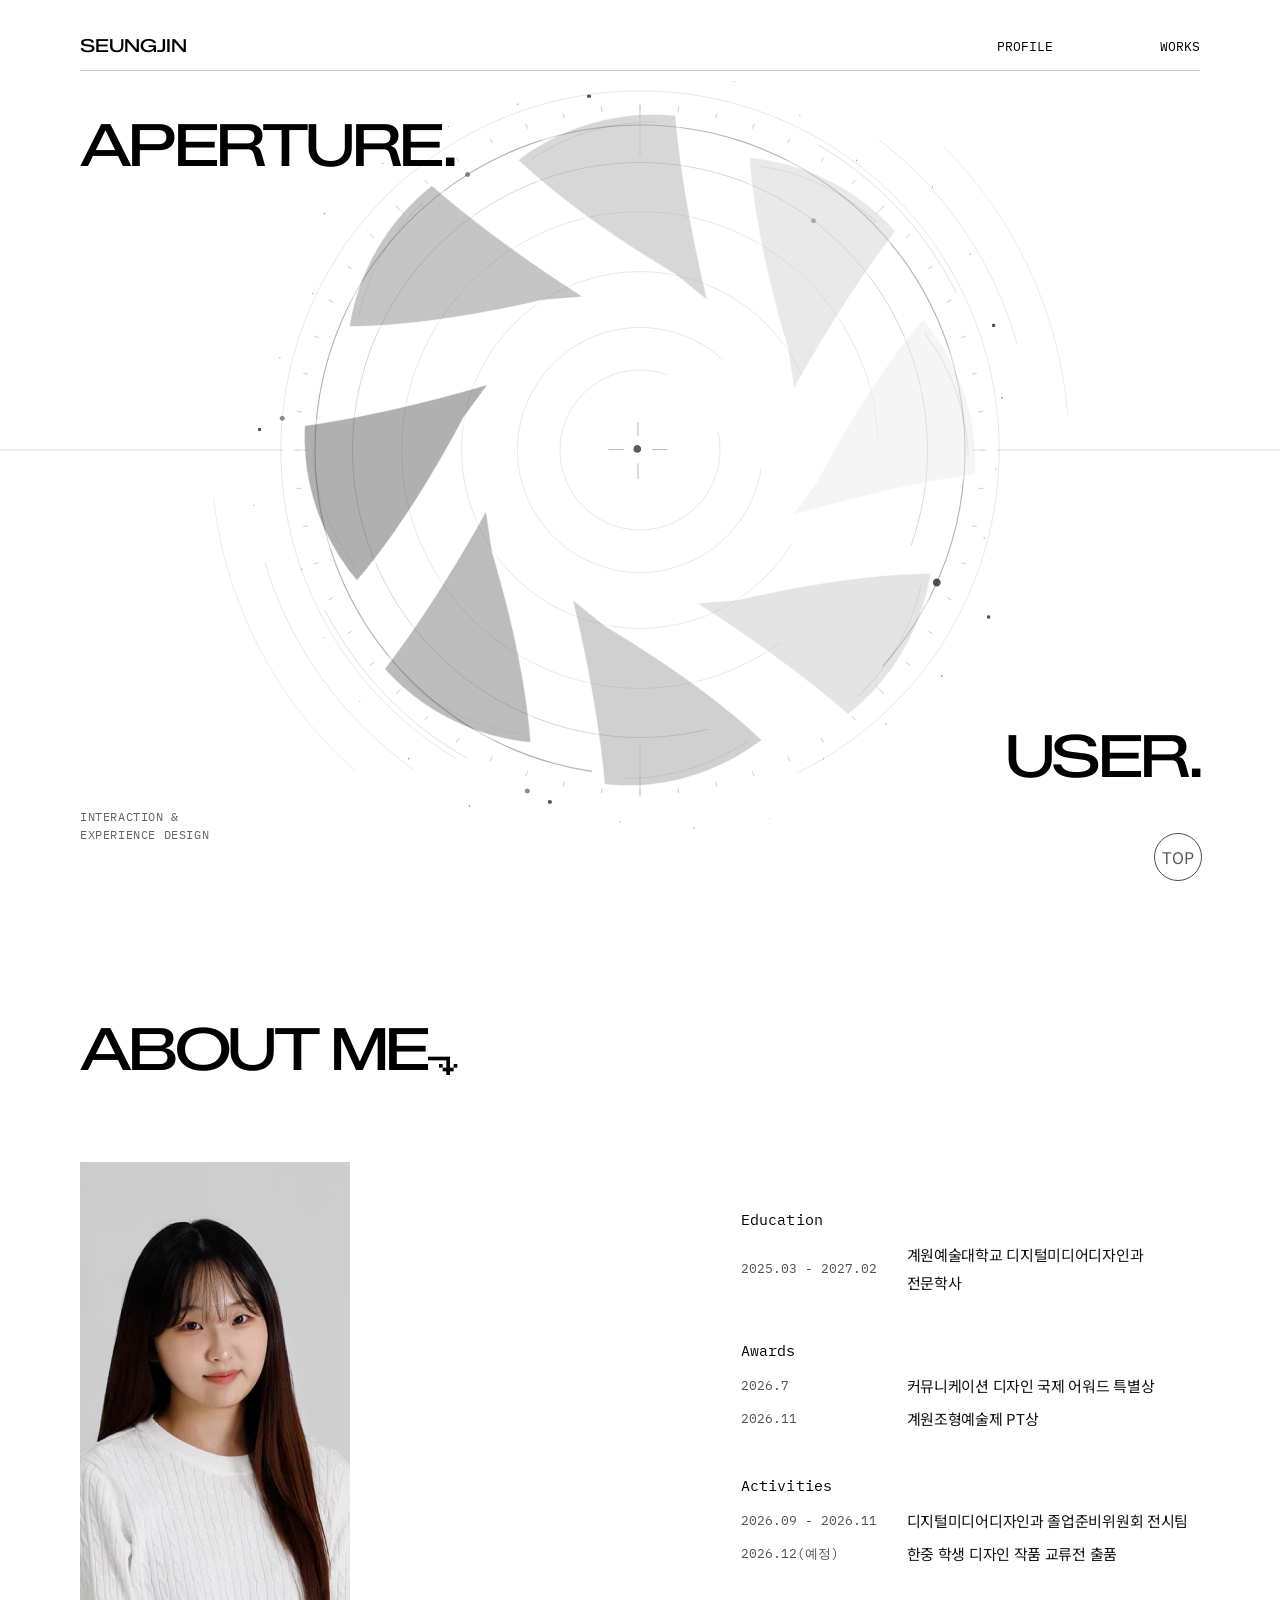
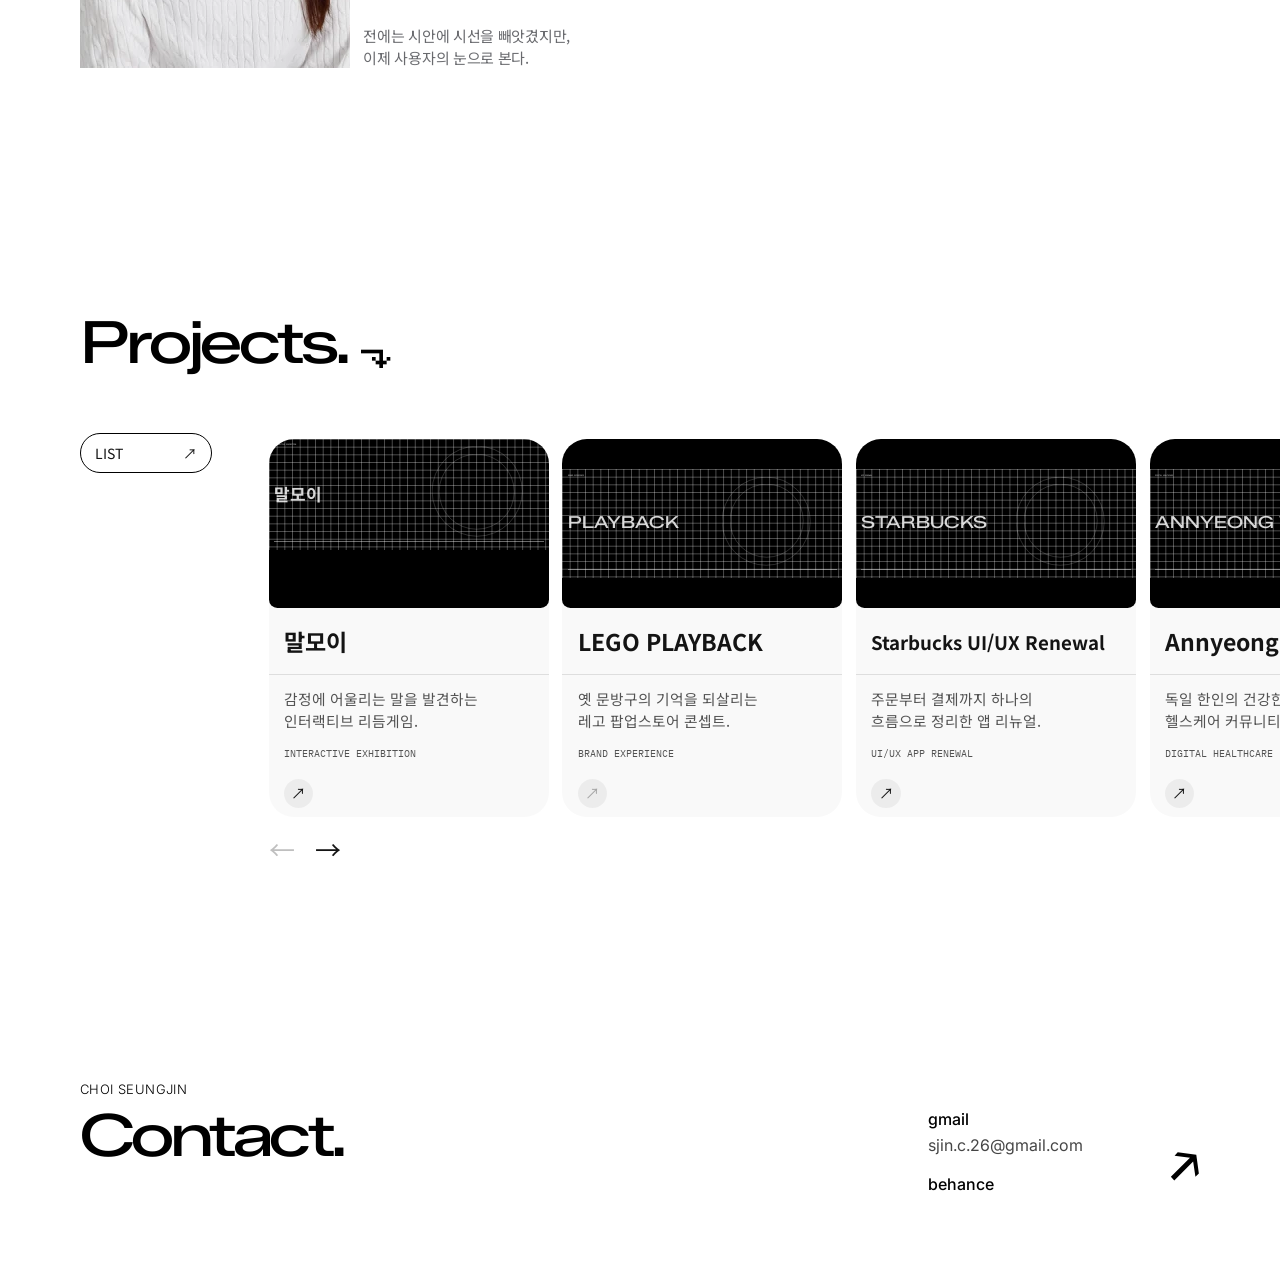
==== commit 221a2b6e: "Remove RESQ LINK card; Contact arrow opens Gmail compose - Projects now shows 5 cards (LEGO PLAYBACK" ====
--- a/index.html
+++ b/index.html
@@ -80,7 +80,8 @@
 .ph__name{position:absolute;left:calc(7.41 * var(--cu));top:calc(62.97 * var(--cu));font:500 calc(24.078 * var(--cu))/1.3 var(--display);white-space:nowrap}
 .ph__name--kr{font:700 calc(24.573 * var(--cu))/1.3 var(--kr)}
 .card__body{padding:calc(25 * var(--cu)) calc(22 * var(--cu)) 0}
-.card__name{font:700 calc(33.333 * var(--cu))/1.44 var(--kr);color:rgba(0,0,0,.92);white-space:nowrap;overflow:hidden;text-overflow:ellipsis}
+.card__name{font:700 calc(33.333 * var(--cu))/calc(48 * var(--cu)) var(--kr);color:rgba(0,0,0,.92);white-space:nowrap;overflow:hidden;text-overflow:ellipsis}
+.card__name--long{font-size:calc(27 * var(--cu))}
 .card__rule{height:1px;background:rgba(0,0,0,.11);margin:calc(22 * var(--cu)) calc(-22 * var(--cu)) 0}
 .card__desc{margin-top:calc(20 * var(--cu));max-width:calc(300 * var(--cu));height:calc(62 * var(--cu));font:400 calc(21.333 * var(--cu))/calc(31 * var(--cu)) var(--kr);color:rgba(0,0,0,.67);overflow:hidden}
 .card__tag{margin-top:calc(23 * var(--cu));font:400 calc(14.667 * var(--cu))/calc(19 * var(--cu)) var(--mono);color:rgba(0,0,0,.67);text-transform:uppercase}
@@ -208,18 +209,6 @@
           <li class="card">
             <div class="card__cover" aria-hidden="true"><div class="ph">
               <img class="ph__c1" src="assets/home/circle-outer.svg" alt=""><img class="ph__c2" src="assets/home/circle-inner.svg" alt="">
-              <i class="ph__rule"></i><span class="ph__tag">VEHICLE GUI</span><span class="ph__name">RESQ LINK</span>
-            </div></div>
-            <div class="card__body">
-              <h3 class="card__name">RESQ LINK</h3><div class="card__rule"></div>
-              <p class="card__desc">재난 현장의 정보를 연결하는 응급의료 지원 차량 GUI.</p>
-              <p class="card__tag">VEHICLE GUI</p>
-            </div>
-            <span class="card__go" role="link" aria-disabled="true" title="웹 쇼잉 준비 중" aria-label="RESQ LINK 웹 쇼잉 준비 중">↗</span>
-          </li>
-          <li class="card">
-            <div class="card__cover" aria-hidden="true"><div class="ph">
-              <img class="ph__c1" src="assets/home/circle-outer.svg" alt=""><img class="ph__c2" src="assets/home/circle-inner.svg" alt="">
               <i class="ph__rule"></i><span class="ph__tag">BRAND EXPERIENCE</span><span class="ph__name">PLAYBACK</span>
             </div></div>
             <div class="card__body">
@@ -235,7 +224,7 @@
               <i class="ph__rule"></i><span class="ph__tag">APP RENEWAL</span><span class="ph__name">STARBUCKS</span>
             </div></div>
             <div class="card__body">
-              <h3 class="card__name">Starbucks UI/UX Renewal</h3><div class="card__rule"></div>
+              <h3 class="card__name card__name--long">Starbucks UI/UX Renewal</h3><div class="card__rule"></div>
               <p class="card__desc">주문부터 결제까지 하나의 흐름으로 정리한 앱 리뉴얼.</p>
               <p class="card__tag">UI/UX APP RENEWAL</p>
             </div>
@@ -284,7 +273,7 @@
       <div><b>gmail</b><a class="mail" href="mailto:sjin.c.26@gmail.com">sjin.c.26@gmail.com</a></div>
       <a class="be" href="https://www.behance.net/323e4701" target="_blank" rel="noopener">behance</a>
     </div>
-    <a class="contact__arrow" href="https://www.behance.net/323e4701" target="_blank" rel="noopener" aria-label="Behance 새 탭에서 열기"><img src="assets/home/arrow-ne.svg" alt="" width="44" height="44"></a>
+    <a class="contact__arrow" href="https://mail.google.com/mail/?view=cm&amp;fs=1&amp;to=sjin.c.26@gmail.com" target="_blank" rel="noopener" aria-label="Gmail 작성창 새 탭에서 열기"><img src="assets/home/arrow-ne.svg" alt="" width="44" height="44"></a>
   </section>
 </main>
 
